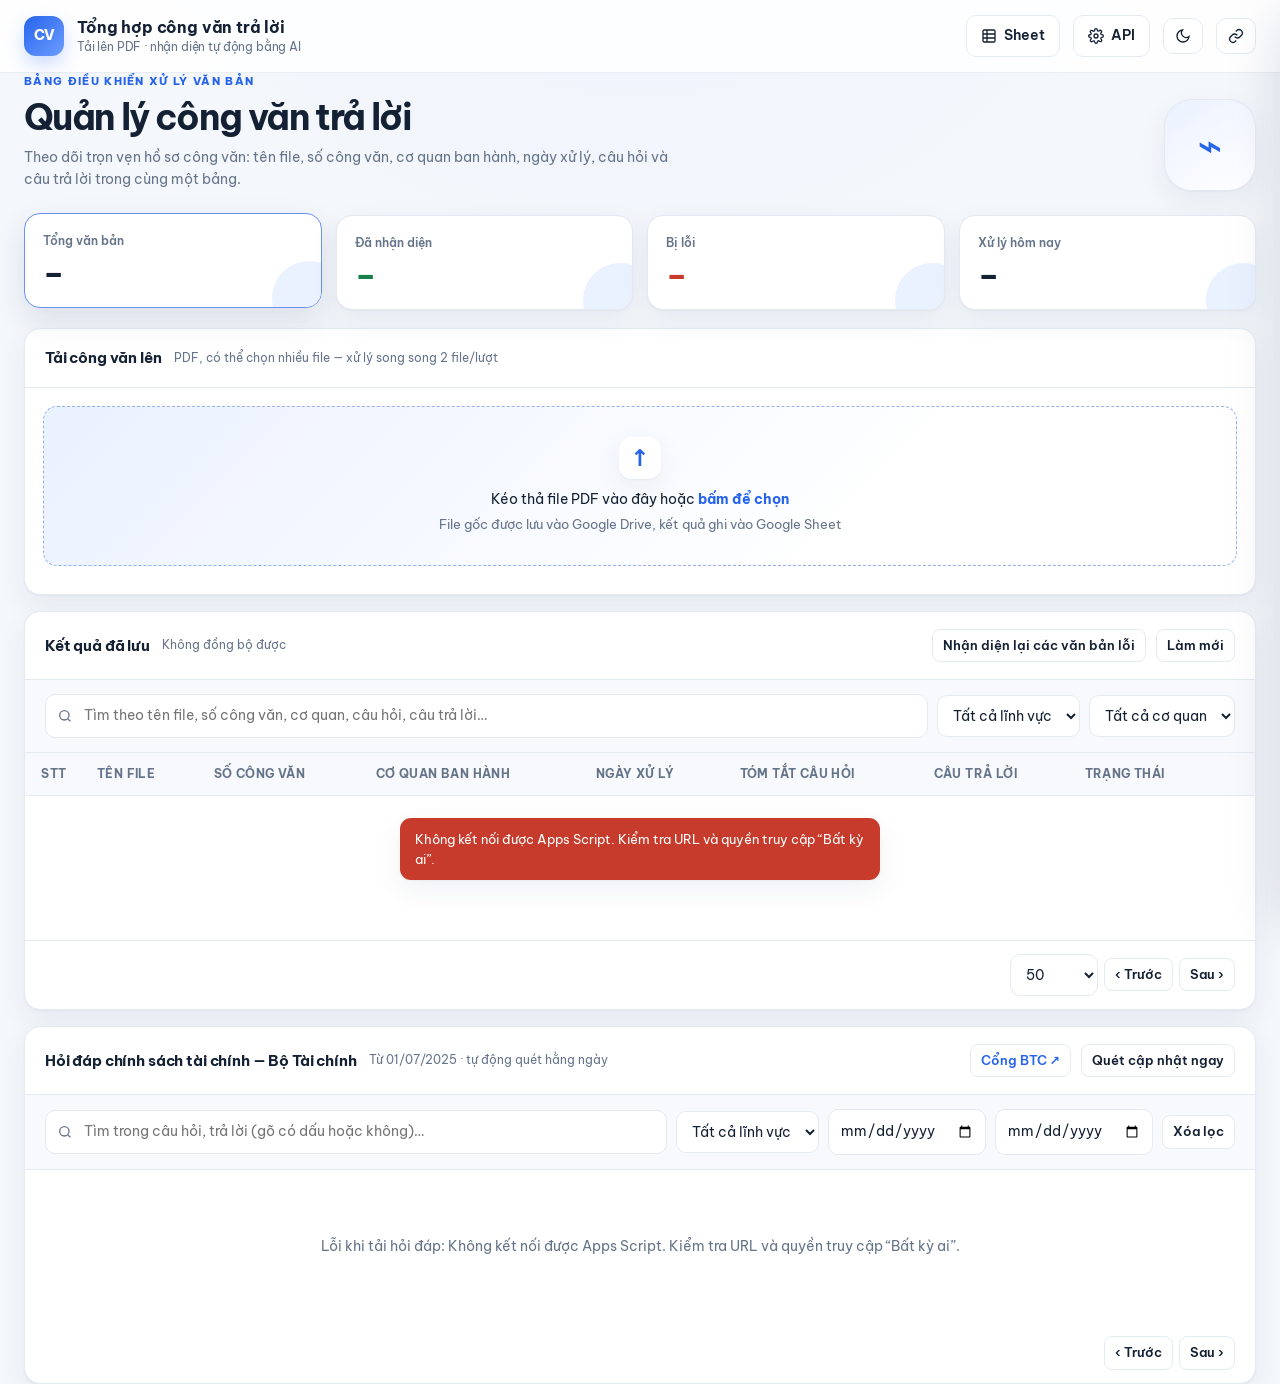
==== index.html @ 16db72d2 "Thiết kế lại bảng công văn trả lời" ====
<!DOCTYPE html>
<html lang="vi">
<head>
<meta charset="UTF-8">
<meta name="viewport" content="width=device-width, initial-scale=1">
<title>Tổng hợp công văn trả lời</title>
<meta name="author" content="Lục Hồng Kỳ">
<link rel="preconnect" href="https://fonts.googleapis.com">
<link rel="preconnect" href="https://fonts.gstatic.com" crossorigin>
<link href="https://fonts.googleapis.com/css2?family=Be+Vietnam+Pro:wght@400;500;600;700&family=DM+Serif+Display:ital@0;1&display=swap" rel="stylesheet">
<style>
:root{
  --bg:#f4f7fb; --surface:#ffffff; --surface-2:#f7f9fc; --surface-3:#eef3fa;
  --ink:#142033; --muted:#66748a; --line:#e4eaf2;
  --brand:#2563eb; --brand-strong:#1747b5; --brand-ink:#fff; --brand-soft:#eaf1ff;
  --ok:#14804a; --ok-soft:#e8f7ef; --err:#c73b2c; --err-soft:#fff0ed;
  --warn:#a86705; --warn-soft:#fff6df; --radius:16px;
  --shadow:0 1px 2px rgba(20,32,51,.04),0 10px 28px rgba(36,61,96,.07);
  --shadow-lg:0 18px 50px rgba(22,42,73,.15)
}
@media (prefers-color-scheme: dark){:root:not([data-theme="light"]){
  --bg:#0b1220;--surface:#121b2b;--surface-2:#172338;--surface-3:#1d2c45;--ink:#edf3ff;--muted:#9aaac0;--line:#263754;
  --brand:#78a7ff;--brand-strong:#91b7ff;--brand-ink:#081326;--brand-soft:#1d3155;--ok:#55d891;--ok-soft:#123524;--err:#ff8a79;--err-soft:#3b201e;--warn:#f1bd63;--warn-soft:#3a2e16;--shadow:0 8px 28px rgba(0,0,0,.22);--shadow-lg:0 22px 60px rgba(0,0,0,.4)
}}
:root[data-theme="dark"]{--bg:#0b1220;--surface:#121b2b;--surface-2:#172338;--surface-3:#1d2c45;--ink:#edf3ff;--muted:#9aaac0;--line:#263754;--brand:#78a7ff;--brand-strong:#91b7ff;--brand-ink:#081326;--brand-soft:#1d3155;--ok:#55d891;--ok-soft:#123524;--err:#ff8a79;--err-soft:#3b201e;--warn:#f1bd63;--warn-soft:#3a2e16;--shadow:0 8px 28px rgba(0,0,0,.22);--shadow-lg:0 22px 60px rgba(0,0,0,.4)}
*{box-sizing:border-box}html,body{margin:0}body{background:radial-gradient(circle at 50% -20%,var(--brand-soft),transparent 32%),var(--bg);color:var(--ink);font:14px/1.55 "Be Vietnam Pro",system-ui,-apple-system,"Segoe UI",Roboto,Arial,sans-serif}button,input,select,textarea{font:inherit;color:inherit}a{color:var(--brand)}.wrap{max-width:1320px;margin:0 auto;padding:0 24px}
header{position:sticky;top:0;z-index:20;background:color-mix(in srgb,var(--surface) 84%,transparent);backdrop-filter:blur(16px);border-bottom:1px solid color-mix(in srgb,var(--line) 80%,transparent)}header .wrap{display:flex;align-items:center;gap:13px;height:72px}.logo{width:40px;height:40px;border-radius:12px;background:linear-gradient(135deg,var(--brand),#6d9dff);color:var(--brand-ink);display:grid;place-items:center;font-weight:800;letter-spacing:-.04em;box-shadow:0 8px 18px rgba(37,99,235,.22);flex:none}.title{font-weight:700;font-size:16px;line-height:1.2;letter-spacing:-.01em}.title small{display:block;font-weight:400;font-size:12px;color:var(--muted);margin-top:3px}.spacer{flex:1}.btn{text-decoration:none;display:inline-flex;align-items:center;justify-content:center;gap:7px;border:1px solid var(--line);background:var(--surface);padding:9px 14px;border-radius:10px;cursor:pointer;font-weight:600;white-space:nowrap;transition:transform .15s,background .15s,border-color .15s,box-shadow .15s}.btn:hover{background:var(--surface-2);border-color:color-mix(in srgb,var(--brand) 35%,var(--line));transform:translateY(-1px)}.btn.primary{background:linear-gradient(135deg,var(--brand),var(--brand-strong));border-color:var(--brand);color:var(--brand-ink);box-shadow:0 7px 16px rgba(37,99,235,.18)}.btn.primary:hover{filter:brightness(1.06);box-shadow:0 9px 20px rgba(37,99,235,.25)}.btn.danger{color:var(--err)}.btn.sm{padding:6px 10px;font-size:12.5px;border-radius:8px}.btn.icon{padding:9px;width:40px}.btn:disabled{opacity:.55;cursor:progress;transform:none}.btn svg{width:16px;height:16px}
main{padding:30px 0 72px}.hero{display:flex;align-items:flex-end;gap:20px;margin:0 0 24px}.hero-copy{flex:1}.eyebrow{text-transform:uppercase;letter-spacing:.12em;font-size:11px;font-weight:800;color:var(--brand);margin-bottom:7px}.hero h1{font-size:clamp(25px,3vw,36px);line-height:1.15;letter-spacing:-.045em;margin:0}.hero p{color:var(--muted);margin:9px 0 0;max-width:650px}.hero-mark{width:92px;height:92px;border-radius:28px;background:linear-gradient(145deg,var(--brand-soft),var(--surface));border:1px solid var(--line);display:grid;place-items:center;color:var(--brand);box-shadow:var(--shadow);font-size:42px;flex:none}
.grid-stats{display:grid;grid-template-columns:repeat(4,minmax(0,1fr));gap:14px;margin-bottom:18px}.stat{position:relative;overflow:hidden;background:var(--surface);border:1px solid var(--line);border-radius:var(--radius);padding:18px 18px 16px;box-shadow:var(--shadow);cursor:pointer;transition:transform .18s,border-color .18s,box-shadow .18s}.stat:after{content:"";position:absolute;width:74px;height:74px;border-radius:50%;right:-25px;bottom:-28px;background:var(--brand-soft)}.stat:hover,.stat.active{border-color:color-mix(in srgb,var(--brand) 65%,var(--line));transform:translateY(-2px);box-shadow:0 12px 30px rgba(36,61,96,.12)}.stat .k{font-size:12px;color:var(--muted);font-weight:600;position:relative;z-index:1}.stat .v{font-size:30px;font-weight:800;line-height:1.2;margin-top:5px;letter-spacing:-.04em;position:relative;z-index:1}.stat.ok .v{color:var(--ok)}.stat.err .v{color:var(--err)}
.card{background:var(--surface);border:1px solid var(--line);border-radius:var(--radius);box-shadow:var(--shadow);overflow:hidden}.card-h{display:flex;align-items:center;gap:10px;flex-wrap:wrap;padding:17px 20px;border-bottom:1px solid var(--line)}.card-h h2{font-size:15px;margin:0;letter-spacing:-.01em}.card-h .meta{margin-left:2px}
.drop{margin:18px;border:1.5px dashed color-mix(in srgb,var(--brand) 42%,var(--line));border-radius:14px;padding:30px 22px;text-align:center;cursor:pointer;background:linear-gradient(135deg,var(--brand-soft),transparent 70%);transition:border-color .18s,background .18s,transform .18s}.drop:hover,.drop.over{border-color:var(--brand);background:var(--brand-soft);transform:translateY(-1px)}.drop:before{content:"↑";display:grid;place-items:center;margin:0 auto 10px;width:42px;height:42px;border-radius:13px;background:var(--surface);color:var(--brand);font-size:23px;font-weight:700;box-shadow:var(--shadow)}.drop b{color:var(--brand)}.drop .hint{color:var(--muted);font-size:12.5px;margin-top:5px}.queue{padding:0 18px 10px;display:flex;flex-direction:column;gap:7px}.qi{display:flex;align-items:center;gap:10px;font-size:13px;padding:9px 11px;border-radius:10px;background:var(--surface-2);border:1px solid var(--line)}.qi .n{flex:1;min-width:0;overflow:hidden;text-overflow:ellipsis;white-space:nowrap}.qi .s{font-size:12px;color:var(--muted);white-space:nowrap}.qi.done .s{color:var(--ok)}.qi.fail .s{color:var(--err)}.spin{width:14px;height:14px;border:2px solid var(--line);border-top-color:var(--brand);border-radius:50%;animation:sp .8s linear infinite;flex:none}@keyframes sp{to{transform:rotate(360deg)}}
.toolbar{display:flex;gap:9px;flex-wrap:wrap;padding:14px 20px;border-bottom:1px solid var(--line);align-items:center;background:var(--surface-2)}.search{flex:1;min-width:240px;position:relative}.search input{width:100%;padding:10px 12px 10px 38px;border:1px solid var(--line);border-radius:10px;background:var(--surface);transition:border-color .15s,box-shadow .15s}.search input:focus{box-shadow:0 0 0 4px var(--brand-soft)}.search svg{position:absolute;left:12px;top:50%;transform:translateY(-50%);width:16px;height:16px;color:var(--muted)}select.inp,input.inp{padding:10px 11px;border:1px solid var(--line);border-radius:10px;background:var(--surface)}input:focus,select:focus{outline:2px solid var(--brand-soft);border-color:var(--brand)}.meta{font-size:12px;color:var(--muted)}
.tbl-wrap{overflow:auto;max-height:calc(100vh - 250px)}table{width:100%;border-collapse:separate;border-spacing:0;font-size:13px}th{position:sticky;top:0;background:var(--surface-2);text-align:left;font-weight:700;font-size:11.5px;color:var(--muted);padding:12px 14px;border-bottom:1px solid var(--line);white-space:nowrap;cursor:pointer;user-select:none;z-index:1;text-transform:uppercase;letter-spacing:.035em}th .ar{opacity:.65;font-size:10px}td{padding:13px 14px;border-bottom:1px solid var(--line);vertical-align:middle}tr.row{cursor:pointer}tr.row:hover td{background:var(--brand-soft)}tr.row.err td:first-child{box-shadow:inset 3px 0 0 var(--err)}.clamp{display:-webkit-box;-webkit-line-clamp:2;-webkit-box-orient:vertical;overflow:hidden;max-width:360px}.fname{font-weight:650;max-width:240px;overflow:hidden;text-overflow:ellipsis;white-space:nowrap}.badge{display:inline-flex;align-items:center;gap:5px;padding:4px 10px;border-radius:999px;font-size:11.5px;font-weight:700;white-space:nowrap}.badge:before{content:"";width:6px;height:6px;border-radius:50%;background:currentColor}.badge.ok{background:var(--ok-soft);color:var(--ok)}.badge.err{background:var(--err-soft);color:var(--err)}.badge.warn{background:var(--warn-soft);color:var(--warn)}.chip{display:inline-block;padding:3px 9px;border-radius:7px;background:var(--brand-soft);color:var(--brand);font-size:11.5px;font-weight:600;white-space:nowrap}.empty{padding:62px 16px;text-align:center;color:var(--muted)}.actions{display:flex;gap:6px;white-space:nowrap}.pager{display:flex;align-items:center;justify-content:space-between;gap:10px;padding:13px 20px;flex-wrap:wrap}.skel{height:14px;border-radius:6px;background:linear-gradient(90deg,var(--surface-2),var(--line),var(--surface-2));background-size:200% 100%;animation:sk 1.2s infinite}@keyframes sk{to{background-position:-200% 0}}
.overlay{position:fixed;inset:0;background:rgba(10,15,25,.5);z-index:40;display:none}.overlay.show{display:block}.drawer{position:fixed;top:0;right:0;height:100%;width:min(580px,100%);background:var(--surface);z-index:41;transform:translateX(100%);transition:transform .24s ease;display:flex;flex-direction:column;border-left:1px solid var(--line);box-shadow:var(--shadow-lg)}.drawer.show{transform:none}.drawer-h{display:flex;align-items:flex-start;gap:10px;padding:20px;border-bottom:1px solid var(--line);background:var(--surface-2)}.drawer-h h3{margin:0;font-size:17px;flex:1;word-break:break-word}.drawer-b{padding:20px;overflow:auto;flex:1}.field{margin-bottom:16px;padding-bottom:14px;border-bottom:1px solid var(--line)}.field:last-child{border-bottom:0}.field .k{font-size:11px;color:var(--muted);font-weight:700;text-transform:uppercase;letter-spacing:.06em;margin-bottom:5px}.field .v{white-space:pre-wrap;word-break:break-word}.drawer-f{padding:14px 20px;border-top:1px solid var(--line);display:flex;gap:8px;flex-wrap:wrap;background:var(--surface-2)}
.modal{position:fixed;inset:0;z-index:50;display:none;align-items:center;justify-content:center;padding:16px;background:rgba(10,15,25,.5)}.modal.show{display:flex}.modal-c{background:var(--surface);border:1px solid var(--line);border-radius:18px;width:min(440px,100%);max-height:92vh;overflow:auto;box-shadow:var(--shadow-lg)}.modal-c.wide{width:min(900px,100%)}.modal-h{padding:18px 20px;border-bottom:1px solid var(--line);display:flex;align-items:center;gap:10px;background:var(--surface-2)}.modal-h h3{margin:0;font-size:16px;flex:1}.modal-b{padding:20px}.modal-f{padding:14px 20px;border-top:1px solid var(--line);display:flex;gap:8px;justify-content:flex-end;background:var(--surface-2)}label.l{display:block;font-size:12px;color:var(--muted);font-weight:600;margin:12px 0 5px}.modal-b input.inp,.modal-b select.inp{width:100%}.form2{display:grid;grid-template-columns:1fr 1fr;gap:0 14px}.note{font-size:12.5px;color:var(--muted)}.msg{font-size:13px;margin-top:10px}.msg.err{color:var(--err)}.msg.ok{color:var(--ok)}.toasts{position:fixed;bottom:20px;left:50%;transform:translateX(-50%);z-index:60;display:flex;flex-direction:column;gap:8px;align-items:center;width:min(480px,calc(100% - 32px))}.toast{background:var(--ink);color:var(--bg);padding:11px 15px;border-radius:11px;font-size:13px;box-shadow:var(--shadow);animation:tin .2s ease}.toast.err{background:var(--err);color:#fff}@keyframes tin{from{opacity:0;transform:translateY(8px)}}
@media (max-width:820px){.wrap{padding:0 14px}.grid-stats{grid-template-columns:repeat(2,minmax(0,1fr));gap:10px}.hero{align-items:flex-start}.hero-mark{display:none}.hero h1{font-size:27px}.hide-m{display:none}.title small{display:none}.form2{grid-template-columns:1fr}.tbl-wrap{max-height:none}.card-h,.toolbar{padding-left:14px;padding-right:14px}.drop{margin:14px;padding:24px 16px}.pager{padding-left:14px;padding-right:14px}td,th{padding-left:10px;padding-right:10px}}

/* ===== Hỏi đáp Bộ Tài chính (Lục Hồng Kỳ) ===== */
.hd-list{padding:4px 20px}
.hd-item{padding:14px 0;border-bottom:1px solid var(--line)}
.hd-item:last-child{border-bottom:0}
.hd-tags{display:flex;flex-wrap:wrap;gap:6px;align-items:center;margin-bottom:7px}
.hd-tag{font-size:11.5px;font-weight:600;padding:3px 9px;border-radius:999px;background:var(--surface-3);color:var(--muted)}
.hd-tag.lv{background:var(--brand-soft);color:var(--brand-strong)}
.hd-tags a{font-size:12px;margin-left:auto;color:var(--brand);text-decoration:none;font-weight:600}
.hd-q{white-space:pre-wrap;line-height:1.55;text-align:justify;cursor:pointer}
.hd-q.gon{display:-webkit-box;-webkit-line-clamp:4;-webkit-box-orient:vertical;overflow:hidden}
.hd-item details{margin-top:8px}
.hd-item summary{cursor:pointer;color:var(--brand);font-size:13px;font-weight:600}
.hd-a{white-space:pre-wrap;line-height:1.6;text-align:justify;background:var(--surface-2);border-left:3px solid var(--brand);border-radius:8px;padding:12px 14px;margin-top:8px}
#hdCard .toolbar .inp{max-width:100%}

/* Bảng hồ sơ công văn: ưu tiên đọc nhanh câu hỏi và câu trả lời */
.tbl-wrap table{min-width:1180px}
.tbl-wrap th,.tbl-wrap td{vertical-align:top}
.stt-head,.stt-cell{width:58px;text-align:center}
.stt-cell{font-weight:800;color:var(--brand);font-variant-numeric:tabular-nums}
.doc-cell .fname{max-width:210px;font-weight:700}
.doc-kind{display:inline-block;margin-top:5px;padding:2px 7px;border-radius:5px;background:var(--surface-3);color:var(--muted);font-size:10px;font-weight:700;letter-spacing:.05em;text-transform:uppercase}
.number-cell{white-space:nowrap;font-weight:650;color:var(--ink)}
.agency-cell{max-width:190px;line-height:1.45}
.date-cell{white-space:nowrap;color:var(--muted);font-variant-numeric:tabular-nums}
.question-cell,.answer-cell{min-width:215px;max-width:290px;line-height:1.55}
.question-cell{font-weight:600;color:var(--ink)}
.answer-cell{color:var(--muted)}
.question-cell:before,.answer-cell:before{display:block;margin-bottom:4px;font-size:9px;font-weight:800;letter-spacing:.08em;text-transform:uppercase}
.question-cell:before{content:'Câu hỏi';color:var(--brand)}
.answer-cell:before{content:'Câu trả lời';color:var(--ok)}
@media (max-width:820px){.tbl-wrap{margin:0 -14px;padding:0 14px}.tbl-wrap table{min-width:1080px}.question-cell,.answer-cell{min-width:220px}}
</style>
</head>
<body>
<header>
  <div class="wrap">
    <div class="logo">CV</div>
    <div class="title">Tổng hợp công văn trả lời<small>Tải lên PDF · nhận diện tự động bằng AI</small></div>
    <div class="spacer"></div>
    <button class="btn hide-m" onclick="moSheet()" title="Mở Google Sheet">
      <svg viewBox="0 0 24 24" fill="none" stroke="currentColor" stroke-width="2"><rect x="3" y="3" width="18" height="18" rx="2"/><path d="M3 9h18M3 15h18M9 3v18"/></svg>Sheet</button>
    <button class="btn" onclick="moApi()" title="Quản lý API">
      <svg viewBox="0 0 24 24" fill="none" stroke="currentColor" stroke-width="2"><circle cx="12" cy="12" r="3"/><path d="M19.4 15a1.7 1.7 0 0 0 .3 1.8l.1.1a2 2 0 1 1-2.8 2.8l-.1-.1a1.7 1.7 0 0 0-1.8-.3 1.7 1.7 0 0 0-1 1.5V21a2 2 0 1 1-4 0v-.1a1.7 1.7 0 0 0-1.1-1.5 1.7 1.7 0 0 0-1.8.3l-.1.1a2 2 0 1 1-2.8-2.8l.1-.1a1.7 1.7 0 0 0 .3-1.8 1.7 1.7 0 0 0-1.5-1H3a2 2 0 1 1 0-4h.1a1.7 1.7 0 0 0 1.5-1.1 1.7 1.7 0 0 0-.3-1.8l-.1-.1a2 2 0 1 1 2.8-2.8l.1.1a1.7 1.7 0 0 0 1.8.3H9a1.7 1.7 0 0 0 1-1.5V3a2 2 0 1 1 4 0v.1a1.7 1.7 0 0 0 1 1.5 1.7 1.7 0 0 0 1.8-.3l.1-.1a2 2 0 1 1 2.8 2.8l-.1.1a1.7 1.7 0 0 0-.3 1.8V9a1.7 1.7 0 0 0 1.5 1H21a2 2 0 1 1 0 4h-.1a1.7 1.7 0 0 0-1.5 1z"/></svg><span class="hide-m">API</span></button>
    <button class="btn icon" onclick="doiGiaoDien()" title="Sáng / tối" aria-label="Đổi giao diện sáng tối">
      <svg viewBox="0 0 24 24" fill="none" stroke="currentColor" stroke-width="2"><path d="M21 12.8A9 9 0 1 1 11.2 3 7 7 0 0 0 21 12.8z"/></svg></button>
    <button class="btn icon" onclick="moCaiDat()" title="Cài đặt kết nối" aria-label="Cài đặt kết nối">
      <svg viewBox="0 0 24 24" fill="none" stroke="currentColor" stroke-width="2"><path d="M10 13a5 5 0 0 0 7.5.5l3-3a5 5 0 0 0-7-7l-1.7 1.7"/><path d="M14 11a5 5 0 0 0-7.5-.5l-3 3a5 5 0 0 0 7 7l1.7-1.7"/></svg></button>
  </div>
</header>

<main class="wrap">
  <section class="hero">
    <div class="hero-copy">
      <div class="eyebrow">Bảng điều khiển xử lý văn bản</div>
      <h1>Quản lý công văn trả lời</h1>
      <p>Theo dõi trọn vẹn hồ sơ công văn: tên file, số công văn, cơ quan ban hành, ngày xử lý, câu hỏi và câu trả lời trong cùng một bảng.</p>
    </div>
    <div class="hero-mark" aria-hidden="true">⌁</div>
  </section>
  <section class="grid-stats" id="stats">
    <div class="stat active" data-f="all" onclick="locTrangThai('all')"><div class="k">Tổng văn bản</div><div class="v" id="sAll">–</div></div>
    <div class="stat ok" data-f="ok" onclick="locTrangThai('ok')"><div class="k">Đã nhận diện</div><div class="v" id="sOk">–</div></div>
    <div class="stat err" data-f="err" onclick="locTrangThai('err')"><div class="k">Bị lỗi</div><div class="v" id="sErr">–</div></div>
    <div class="stat" data-f="today" onclick="locTrangThai('today')"><div class="k">Xử lý hôm nay</div><div class="v" id="sToday">–</div></div>
  </section>

  <section class="card" style="margin-bottom:16px">
    <div class="card-h"><h2>Tải công văn lên</h2><span class="meta">PDF, có thể chọn nhiều file — xử lý song song 2 file/lượt</span></div>
    <div class="drop" id="drop" onclick="document.getElementById('fileInput').click()">
      <div>Kéo thả file PDF vào đây hoặc <b>bấm để chọn</b></div>
      <div class="hint">File gốc được lưu vào Google Drive, kết quả ghi vào Google Sheet</div>
      <input id="fileInput" type="file" accept="application/pdf" multiple hidden>
    </div>
    <div class="queue" id="queue"></div>
  </section>

  <section class="card">
    <div class="card-h">
      <h2>Kết quả đã lưu</h2>
      <span class="meta" id="syncInfo"></span>
      <div class="spacer"></div>
      <button class="btn sm" id="retryAllBtn" onclick="nhanDienLaiTatCaLoi()">Nhận diện lại các văn bản lỗi</button>
      <button class="btn sm" id="reloadBtn" onclick="taiDuLieu(true)">Làm mới</button>
    </div>
    <div class="toolbar">
      <form class="search" role="search" autocomplete="off" onsubmit="return false">
        <svg viewBox="0 0 24 24" fill="none" stroke="currentColor" stroke-width="2"><circle cx="11" cy="11" r="7"/><path d="m20 20-3.5-3.5"/></svg>
        <input id="q" name="tu-khoa-tim" type="search" placeholder="Tìm theo tên file, số công văn, cơ quan, câu hỏi, câu trả lời…" autocomplete="off" aria-label="Tìm kiếm">
      </form>
      <select class="inp" id="fLinhVuc"><option value="">Tất cả lĩnh vực</option></select>
      <select class="inp" id="fCoQuan"><option value="">Tất cả cơ quan</option></select>
    </div>
    <div class="tbl-wrap">
      <table>
        <thead><tr>
          <th class="stt-head">STT</th>
          <th data-s="Tên file">Tên file <span class="ar"></span></th>
          <th data-s="Số công văn">Số công văn <span class="ar"></span></th>
          <th data-s="Cơ quan ban hành">Cơ quan ban hành <span class="ar"></span></th>
          <th data-s="Ngày xử lý">Ngày xử lý <span class="ar"></span></th>
          <th data-s="Tóm tắt vấn đề hỏi">Tóm tắt câu hỏi <span class="ar"></span></th>
          <th data-s="Tóm tắt trả lời">Câu trả lời <span class="ar"></span></th>
          <th data-s="Trạng thái">Trạng thái <span class="ar"></span></th>
          <th></th>
        </tr></thead>
        <tbody id="tbody"></tbody>
      </table>
    </div>
    <div class="pager">
      <span class="meta" id="pageInfo"></span>
      <div style="display:flex;gap:6px;align-items:center">
        <select class="inp" id="pageSize"><option>25</option><option selected>50</option><option>100</option><option value="100000">Tất cả</option></select>
        <button class="btn sm" id="prevBtn">‹ Trước</button>
        <button class="btn sm" id="nextBtn">Sau ›</button>
      </div>
    </div>
  </section>

  <!-- ===== Hỏi đáp Bộ Tài chính (Lục Hồng Kỳ) ===== -->
  <section class="card" id="hdCard" style="margin-top:16px">
    <div class="card-h">
      <h2>Hỏi đáp chính sách tài chính — Bộ Tài chính</h2>
      <span class="meta" id="hdMeta">Từ 01/07/2025 · tự động quét hằng ngày</span>
      <div class="spacer"></div>
      <a class="btn sm" href="https://portal.mof.gov.vn/hoidapcstc/" target="_blank" rel="noopener">Cổng BTC ↗</a>
      <button class="btn sm" id="hdQuetBtn" onclick="hdQuetNgay()">Quét cập nhật ngay</button>
    </div>
    <div class="toolbar">
      <form class="search" role="search" autocomplete="off" onsubmit="hdTim(1);return false">
        <svg viewBox="0 0 24 24" fill="none" stroke="currentColor" stroke-width="2"><circle cx="11" cy="11" r="7"/><path d="m20 20-3.5-3.5"/></svg>
        <input id="hdQ" type="search" placeholder="Tìm trong câu hỏi, trả lời (gõ có dấu hoặc không)…" autocomplete="off" aria-label="Tìm hỏi đáp">
      </form>
      <select class="inp" id="hdLinhVuc" onchange="hdTim(1)"><option value="">Tất cả lĩnh vực</option></select>
      <input class="inp" type="date" id="hdTuNgay" title="Từ ngày" onchange="hdTim(1)">
      <input class="inp" type="date" id="hdDenNgay" title="Đến ngày" onchange="hdTim(1)">
      <button class="btn sm" type="button" onclick="hdXoaLoc()">Xóa lọc</button>
    </div>
    <div id="hdList" class="hd-list"><div class="empty">Đang tải hỏi đáp…</div></div>
    <div class="pager">
      <span class="meta" id="hdPageInfo"></span>
      <div style="display:flex;gap:6px;align-items:center">
        <button class="btn sm" id="hdPrev" onclick="hdTim(hdTrang - 1)">‹ Trước</button>
        <button class="btn sm" id="hdNext" onclick="hdTim(hdTrang + 1)">Sau ›</button>
      </div>
    </div>
  </section>
</main>

<!-- Chi tiết -->
<div class="overlay" id="ovl" onclick="dongChiTiet()"></div>
<aside class="drawer" id="drawer" aria-hidden="true">
  <div class="drawer-h"><h3 id="dTitle"></h3><button class="btn icon" onclick="dongChiTiet()" aria-label="Đóng">✕</button></div>
  <div class="drawer-b" id="dBody"></div>
  <div class="drawer-f" id="dFoot"></div>
</aside>

<!-- Cài đặt kết nối -->
<div class="modal" id="mSetup">
  <div class="modal-c">
    <div class="modal-h"><h3>Kết nối Apps Script</h3></div>
    <div class="modal-b">
      <div class="note">Dán URL web app (kết thúc bằng <code>/exec</code>). Bản triển khai cần đặt “Thực thi bằng: Tôi” và “Người có quyền truy cập: Bất kỳ ai”.</div>
      <label class="l" for="apiUrl">URL web app</label>
      <input class="inp" id="apiUrl" placeholder="https://script.google.com/macros/s/…/exec">
      <div class="msg" id="setupMsg"></div>
    </div>
    <div class="modal-f">
      <button class="btn" onclick="dongModal('mSetup')">Đóng</button>
      <button class="btn primary" onclick="luuCaiDat()">Lưu và kiểm tra</button>
    </div>
  </div>
</div>

<!-- Đăng nhập quản trị -->
<div class="modal" id="mAdmin">
  <form class="modal-c" onsubmit="xacNhanAdmin(event)">
    <div class="modal-h"><h3 id="adminTitle">Xác thực quản trị</h3></div>
    <div class="modal-b">
      <div class="note" id="adminNote"></div>
      <label class="l" for="adUser">Tài khoản quản trị</label>
      <input class="inp" id="adUser" autocomplete="username" required>
      <label class="l" for="adPass">Mật khẩu</label>
      <input class="inp" id="adPass" type="password" autocomplete="current-password" required>
      <div class="msg err" id="adminMsg"></div>
    </div>
    <div class="modal-f">
      <button type="button" class="btn" onclick="huyAdmin()">Hủy</button>
      <button type="submit" class="btn primary" id="adminOk">Xác nhận</button>
    </div>
  </form>
</div>

<!-- Quản lý API -->
<div class="modal" id="mApi">
  <div class="modal-c wide">
    <div class="modal-h"><h3>Quản lý API nhận diện</h3><button class="btn icon" onclick="dongModal('mApi')" aria-label="Đóng">✕</button></div>
    <div class="modal-b">
      <div class="note">Các API đang bật được thử lần lượt theo thứ tự; API nào hết hạn mức hoặc lỗi sẽ tự chuyển sang API kế tiếp.</div>
      <div id="apiList" style="margin-top:12px;overflow:auto"></div>
      <h4 style="margin:18px 0 0">Thêm API mới</h4>
      <div class="form2">
        <div><label class="l" for="aLoai">Loại API</label>
          <select class="inp" id="aLoai" onchange="doiLoaiApi()">
            <option value="gemini">Google Gemini</option>
            <option value="openai">APMix · chuẩn OpenAI (chat/completions)</option>
            <option value="anthropic">APMix · chuẩn Anthropic (messages)</option>
          </select></div>
        <div><label class="l" for="aTen">Tên gợi nhớ</label><input class="inp" id="aTen" placeholder="VD: Gemini tài khoản 2"></div>
        <div><label class="l" for="aKey">API key</label><input class="inp" id="aKey" type="password" autocomplete="off" placeholder="Dán API key"></div>
        <div><label class="l" for="aModel">Model</label><input class="inp" id="aModel" placeholder="gemini-2.5-flash"></div>
        <div id="aBaseWrap" style="display:none;grid-column:1/-1"><label class="l" for="aBase">Base URL</label><input class="inp" id="aBase" value="https://api.apmix.ai"></div>
      </div>
      <div class="note" id="aHint" style="margin-top:8px"></div>
      <div class="msg" id="apiMsg"></div>
    </div>
    <div class="modal-f">
      <button class="btn" onclick="dongModal('mApi')">Đóng</button>
      <button class="btn primary" id="addApiBtn" onclick="themApiMoi()">Thêm API</button>
    </div>
  </div>
</div>

<div class="toasts" id="toasts"></div>

<script>
/* ============ Cấu hình ============ */
const URL_MAC_DINH = 'https://script.google.com/macros/s/AKfycbyCRdfrUkNVvQiTF_7aVjuGXeX5M0eOxHp0m0Eu-cEsZQIFTs119ahVL-3rm8ExZ5u9/exec';
const KHO = { url: 'cv_api_url', cache: 'cv_cache_v1', theme: 'cv_theme', size: 'cv_page_size' };

function doc(k){ try{ return localStorage.getItem(k); }catch(e){ return null; } }
function ghi(k,v){ try{ localStorage.setItem(k,v); }catch(e){} }
let API_URL = doc(KHO.url) || URL_MAC_DINH;

/* ============ Tiện ích ============ */
const $ = id => document.getElementById(id);
function esc(v){ return String(v ?? '').replace(/[&<>"']/g, c => ({'&':'&amp;','<':'&lt;','>':'&gt;','"':'&quot;',"'":'&#039;'}[c])); }
function toast(msg, loi){
  const t = document.createElement('div'); t.className = 'toast' + (loi ? ' err' : ''); t.textContent = msg;
  $('toasts').appendChild(t); setTimeout(() => t.remove(), loi ? 7000 : 3500);
}
const laLoi = r => String(r['Trạng thái'] || '').startsWith('Lỗi');
function badge(r){
  const s = String(r['Trạng thái'] || '');
  if(s.startsWith('Lỗi')) return '<span class="badge err" title="' + esc(s) + '">Lỗi</span>';
  if(s.startsWith('Xong')) return '<span class="badge ok" title="' + esc(s) + '">Đã nhận diện</span>';
  return '<span class="badge warn">' + esc(s || 'Chưa rõ') + '</span>';
}
function ngayTuChuoi(s){ const m = String(s||'').match(/^(\d{2})\/(\d{2})\/(\d{4})(?: (\d{2}):(\d{2}):(\d{2}))?/); return m ? new Date(+m[3], m[2]-1, +m[1], +(m[4]||0), +(m[5]||0), +(m[6]||0)).getTime() : 0; }
function boDau(s){ return String(s||'').normalize('NFD').replace(/[̀-ͯ]/g,'').replace(/đ/g,'d').replace(/Đ/g,'D').toLowerCase(); }

async function api(action, ...args){
  if(!API_URL){ moCaiDat(); throw new Error('Chưa cấu hình URL web app.'); }
  let res;
  try{
    res = await fetch(API_URL, { method:'POST', headers:{'Content-Type':'text/plain;charset=utf-8'}, body: JSON.stringify({action, args}) });
  }catch(e){
    throw new Error('Không kết nối được Apps Script. Kiểm tra URL và quyền truy cập “Bất kỳ ai”.');
  }
  const text = await res.text();
  let j; try{ j = JSON.parse(text); }catch(e){ throw new Error('Apps Script không trả về JSON — có thể bản triển khai chưa cập nhật phiên bản mới.'); }
  if(!j.ok) throw new Error(j.error || 'Lỗi không xác định');
  return j.data;
}

/* ============ Dữ liệu & bảng ============ */
let rows = [], view = [], page = 1, sortKey = 'Ngày xử lý', sortDir = -1, locTT = 'all';
let pageSize = +(doc(KHO.size) || 50);
$('pageSize').value = String(pageSize);

function chuanBi(list){
  return (list || []).map(r => { r._t = ngayTuChuoi(r['Ngày xử lý']); r._s = boDau(Object.values(r).join(' ')); return r; });
}

async function taiDuLieu(thuCong){
  const btn = $('reloadBtn'); btn.disabled = true;
  if(!rows.length) $('tbody').innerHTML = Array.from({length:6}).map(() => '<tr>' + '<td><div class="skel"></div></td>'.repeat(9) + '</tr>').join('');
  $('syncInfo').textContent = 'Đang đồng bộ…';
  const t0 = performance.now();
  try{
    const data = await api('layDuLieuBang');
    rows = chuanBi(data);
    ghi(KHO.cache, JSON.stringify({ t: Date.now(), data }));
    capNhatBoLoc(); veLai();
    $('syncInfo').textContent = 'Cập nhật lúc ' + new Date().toLocaleTimeString('vi-VN') + ' · ' + ((performance.now()-t0)/1000).toFixed(1) + ' giây';
    if(thuCong) toast('Đã làm mới dữ liệu.');
  }catch(e){
    $('syncInfo').textContent = 'Không đồng bộ được';
    if(!rows.length) $('tbody').innerHTML = '<tr><td colspan="9" class="empty">' + esc(e.message) + '</td></tr>';
    toast(e.message, true);
  }finally{ btn.disabled = false; }
}

function capNhatBoLoc(){
  const fill = (id, key, nhan) => {
    const sel = $(id), cur = sel.value;
    const vals = [...new Set(rows.map(r => String(r[key]||'').trim()).filter(Boolean))].sort((a,b) => a.localeCompare(b,'vi'));
    sel.innerHTML = '<option value="">' + nhan + '</option>' + vals.map(v => '<option>' + esc(v) + '</option>').join('');
    if(vals.includes(cur)) sel.value = cur;
  };
  fill('fLinhVuc','Lĩnh vực','Tất cả lĩnh vực');
  fill('fCoQuan','Cơ quan ban hành','Tất cả cơ quan');
}

function veLai(giuTrang){
  const q = boDau($('q').value.trim()), lv = $('fLinhVuc').value, cq = $('fCoQuan').value;
  const homNay = new Date(); homNay.setHours(0,0,0,0);
  const ok = rows.filter(r => !laLoi(r)).length, err = rows.length - ok;
  $('sAll').textContent = rows.length; $('sOk').textContent = ok; $('sErr').textContent = err;
  $('sToday').textContent = rows.filter(r => r._t >= homNay.getTime()).length;

  view = rows.filter(r =>
    (!q || q.split(/\s+/).every(w => r._s.includes(w))) &&
    (!lv || String(r['Lĩnh vực']).trim() === lv) &&
    (!cq || String(r['Cơ quan ban hành']).trim() === cq) &&
    (locTT === 'all' || (locTT === 'err' ? laLoi(r) : locTT === 'ok' ? !laLoi(r) : r._t >= homNay.getTime()))
  );
  view.sort((a,b) => {
    const x = sortKey === 'Ngày xử lý' ? a._t : String(a[sortKey]||''), y = sortKey === 'Ngày xử lý' ? b._t : String(b[sortKey]||'');
    return (typeof x === 'number' ? x - y : x.localeCompare(y,'vi',{numeric:true})) * sortDir;
  });
  document.querySelectorAll('th[data-s]').forEach(th => th.querySelector('.ar').textContent = th.dataset.s === sortKey ? (sortDir > 0 ? '▲' : '▼') : '');

  const pages = Math.max(1, Math.ceil(view.length / pageSize));
  if(!giuTrang) page = 1;
  page = Math.min(page, pages);
  const slice = view.slice((page-1)*pageSize, page*pageSize);

  $('tbody').innerHTML = slice.length ? slice.map((r, i) => {
    const id = esc(r['File ID']);
    return `<tr class="row${laLoi(r)?' err':''}" data-id="${id}">
      <td class="stt-cell">${(page-1)*pageSize+i+1}</td>
      <td class="doc-cell"><div class="fname" title="${esc(r['Tên file'])}">${esc(r['Tên file'])}</div><span class="doc-kind">PDF</span></td>
      <td class="number-cell">${esc(r['Số công văn']) || '<span class="meta">Chưa có</span>'}</td>
      <td><div class="agency-cell">${esc(r['Cơ quan ban hành']) || '<span class="meta">Chưa có</span>'}</div></td>
      <td class="date-cell">${esc(String(r['Ngày xử lý'] || '').slice(0,10)) || '<span class="meta">—</span>'}</td>
      <td><div class="question-cell clamp">${esc(r['Tóm tắt vấn đề hỏi']) || '<span class="meta">Chưa có tóm tắt câu hỏi</span>'}</div></td>
      <td><div class="answer-cell clamp">${esc(r['Tóm tắt trả lời']) || '<span class="meta">Chưa có tóm tắt câu trả lời</span>'}</div></td>
      <td>${badge(r)}</td>
      <td><div class="actions">
        ${laLoi(r) ? `<button class="btn sm primary" data-act="retry" data-id="${id}">Nhận diện lại</button>` : ''}
        ${r['Link tải'] ? `<a class="btn sm" href="${esc(r['Link tải'])}" target="_blank" rel="noopener" data-act="open">Mở file</a>` : ''}
      </div></td></tr>`;
  }).join('') : '<tr><td colspan="9" class="empty">' + (rows.length ? 'Không có văn bản phù hợp.' : 'Chưa có dữ liệu.') + '</td></tr>';

  $('pageInfo').textContent = view.length ? `Hiển thị ${(page-1)*pageSize+1}–${Math.min(page*pageSize, view.length)} / ${view.length} văn bản` : '';
  $('prevBtn').disabled = page <= 1; $('nextBtn').disabled = page >= pages;
}

function locTrangThai(f){
  locTT = f;
  document.querySelectorAll('.stat').forEach(s => s.classList.toggle('active', s.dataset.f === f));
  veLai();
}

let tHen;
$('q').addEventListener('input', () => { clearTimeout(tHen); tHen = setTimeout(() => veLai(), 120); });
$('fLinhVuc').onchange = () => veLai(); $('fCoQuan').onchange = () => veLai();
$('pageSize').onchange = e => { pageSize = +e.target.value; ghi(KHO.size, pageSize); veLai(); };
$('prevBtn').onclick = () => { page--; veLai(true); };
$('nextBtn').onclick = () => { page++; veLai(true); };
document.querySelectorAll('th[data-s]').forEach(th => th.onclick = () => {
  if(sortKey === th.dataset.s) sortDir = -sortDir; else { sortKey = th.dataset.s; sortDir = th.dataset.s === 'Ngày xử lý' ? -1 : 1; }
  veLai();
});
$('tbody').addEventListener('click', e => {
  const b = e.target.closest('[data-act]');
  if(b){ if(b.dataset.act === 'retry'){ e.stopPropagation(); nhanDienLai(b.dataset.id, b); } return; }
  const tr = e.target.closest('tr.row'); if(tr) moChiTiet(tr.dataset.id);
});

/* ============ Chi tiết ============ */
const TRUONG = ['Tên file','Số công văn','Cơ quan ban hành','Ngày xử lý','Đơn vị hỏi','Tóm tắt vấn đề hỏi','Tóm tắt trả lời','Lĩnh vực','Trạng thái'];
let dangXem = null;
function moChiTiet(id){
  const r = rows.find(x => String(x['File ID']) === String(id)); if(!r) return;
  dangXem = id;
  $('dTitle').textContent = r['Tên file'];
  $('dBody').innerHTML = TRUONG.map(k => `<div class="field"><div class="k">${esc(k)}</div><div class="v">${k==='Trạng thái' ? badge(r) + ' <span class="meta">' + esc(r[k]) + '</span>' : (esc(r[k]) || '<span class="meta">—</span>')}</div></div>`).join('');
  $('dFoot').innerHTML =
    (r['Link tải'] ? `<a class="btn primary" href="${esc(r['Link tải'])}" target="_blank" rel="noopener">Mở file gốc</a>` : '') +
    `<button class="btn" onclick="nhanDienLai('${esc(id)}', this)">Nhận diện lại</button>` +
    `<button class="btn" onclick="saoChep('${esc(id)}')">Sao chép nội dung</button>` +
    `<div class="spacer"></div><button class="btn danger" onclick="xoaFile('${esc(id)}')">Xóa</button>`;
  $('ovl').classList.add('show'); $('drawer').classList.add('show'); $('drawer').setAttribute('aria-hidden','false');
}
function dongChiTiet(){ dangXem = null; $('ovl').classList.remove('show'); $('drawer').classList.remove('show'); $('drawer').setAttribute('aria-hidden','true'); }
function saoChep(id){
  const r = rows.find(x => String(x['File ID']) === String(id)); if(!r) return;
  const t = Array.from(new Set(['Tên file'].concat(TRUONG))).map(k => k + ': ' + (r[k] || '')).join('\n');
  navigator.clipboard.writeText(t).then(() => toast('Đã sao chép nội dung.'), () => toast('Không sao chép được.', true));
}

function capNhatDong(obj){
  const i = rows.findIndex(x => String(x['File ID']) === String(obj['File ID']));
  const [r] = chuanBi([obj]);
  if(i >= 0) rows[i] = r; else rows.unshift(r);
  ghi(KHO.cache, JSON.stringify({ t: Date.now(), data: rows }));
  capNhatBoLoc(); veLai(true);
  if(dangXem && String(dangXem) === String(obj['File ID'])) moChiTiet(dangXem);
}

/* ============ Nhận diện lại ============ */
async function nhanDienLai(id, btn){
  const nhan = btn ? btn.textContent : '';
  if(btn){ btn.disabled = true; btn.textContent = 'Đang nhận diện…'; }
  try{
    const kq = await api('nhanDienLai', id);
    capNhatDong(kq);
    laLoi(kq) ? toast('Vẫn lỗi: ' + kq['Trạng thái'], true) : toast('Đã nhận diện lại: ' + kq['Tên file']);
  }catch(e){ toast(e.message, true); }
  finally{ if(btn && btn.isConnected){ btn.disabled = false; btn.textContent = nhan; } }
}

async function nhanDienLaiTatCaLoi(){
  const ds = rows.filter(r => laLoi(r) && r['File ID']);
  if(!ds.length){ toast('Không có văn bản nào bị lỗi.'); return; }
  if(!confirm(`Nhận diện lại ${ds.length} văn bản bị lỗi?`)) return;
  const btn = $('retryAllBtn'); btn.disabled = true;
  let ok = 0, xong = 0;
  const chay = async r => {
    try{ const kq = await api('nhanDienLai', r['File ID']); capNhatDong(kq); if(!laLoi(kq)) ok++; }catch(e){}
    xong++; btn.textContent = `Đang nhận diện lại ${xong}/${ds.length}…`;
  };
  await chayGioiHan(ds, 2, chay);
  btn.disabled = false; btn.textContent = 'Nhận diện lại các văn bản lỗi';
  toast(`Nhận diện lại xong: ${ok}/${ds.length} văn bản thành công.`, ok < ds.length);
}

async function chayGioiHan(list, n, fn){
  let i = 0;
  await Promise.all(Array.from({length: Math.min(n, list.length)}, async () => { while(i < list.length){ const x = list[i++]; await fn(x); } }));
}

/* ============ Tải lên ============ */
const drop = $('drop');
['dragenter','dragover'].forEach(ev => drop.addEventListener(ev, e => { e.preventDefault(); drop.classList.add('over'); }));
['dragleave','drop'].forEach(ev => drop.addEventListener(ev, e => { e.preventDefault(); drop.classList.remove('over'); }));
drop.addEventListener('drop', e => taiLen([...e.dataTransfer.files]));
$('fileInput').addEventListener('change', e => { taiLen([...e.target.files]); e.target.value = ''; });

function docBase64(file){
  return new Promise((ok, no) => { const r = new FileReader(); r.onload = () => ok(String(r.result).split(',')[1]); r.onerror = no; r.readAsDataURL(file); });
}

async function taiLen(files){
  files = files.filter(f => f.type === 'application/pdf' || /\.pdf$/i.test(f.name));
  if(!files.length){ toast('Chỉ nhận file PDF.', true); return; }
  const items = files.map(f => {
    const el = document.createElement('div'); el.className = 'qi';
    el.innerHTML = `<div class="spin"></div><div class="n">${esc(f.name)}</div><div class="s">Đang chờ…</div>`;
    $('queue').prepend(el); return { f, el };
  });
  let loi = 0;
  await chayGioiHan(items, 2, async ({f, el}) => {
    const s = el.querySelector('.s');
    try{
      s.textContent = 'Đang tải lên & nhận diện…';
      const base64 = await docBase64(f);
      const kq = await api('xuLyFileTaiLen', { name: f.name, mimeType: f.type || 'application/pdf', base64 });
      capNhatDong(kq);
      el.querySelector('.spin').remove();
      if(laLoi(kq)){ loi++; el.classList.add('fail'); s.textContent = 'Đã lưu, nhận diện lỗi'; s.title = kq['Trạng thái']; }
      else { el.classList.add('done'); s.textContent = '✓ ' + (kq['Số công văn'] || 'Xong'); }
    }catch(e){
      loi++; el.querySelector('.spin')?.remove(); el.classList.add('fail'); s.textContent = 'Lỗi: ' + e.message;
    }
  });
  toast(loi ? `Xong ${files.length} file, ${loi} file lỗi.` : `Đã xử lý xong ${files.length} file.`, !!loi);
  setTimeout(() => items.forEach(({el}) => el.classList.contains('done') && el.remove()), 8000);
}

/* ============ Quản trị: xóa file, quản lý API ============ */
let adminCred = null, choAdmin = null;
function xinAdmin(tieuDe, ghiChu){
  return new Promise((ok, no) => {
    if(adminCred) return ok(adminCred);
    choAdmin = { ok, no };
    $('adminTitle').textContent = tieuDe; $('adminNote').textContent = ghiChu || '';
    $('adminMsg').textContent = ''; $('adUser').value = ''; $('adPass').value = '';
    $('mAdmin').classList.add('show'); setTimeout(() => $('adUser').focus(), 50);
  });
}
function xacNhanAdmin(e){
  e.preventDefault();
  const c = [$('adUser').value, $('adPass').value];
  $('mAdmin').classList.remove('show');
  if(choAdmin){ choAdmin.ok(c); choAdmin = null; }
}
function huyAdmin(){ $('mAdmin').classList.remove('show'); if(choAdmin){ choAdmin.no(new Error('Đã hủy')); choAdmin = null; } }

async function xoaFile(id){
  const r = rows.find(x => String(x['File ID']) === String(id));
  if(!confirm(`Xóa "${r ? r['Tên file'] : id}"?\n\nFile được đưa vào Thùng rác Google Drive và dòng dữ liệu bị xóa khỏi bảng.`)) return;
  try{
    const c = await xinAdmin('Xác thực để xóa', 'Chỉ tài khoản quản trị mới được xóa file lưu.');
    const kq = await api('xoaFileLuu', id, ...c);
    adminCred = c;
    rows = rows.filter(x => String(x['File ID']) !== String(id));
    ghi(KHO.cache, JSON.stringify({ t: Date.now(), data: rows }));
    dongChiTiet(); capNhatBoLoc(); veLai(true);
    toast(kq && kq.message ? kq.message : 'Đã xóa file.');
  }catch(e){
    if(e.message !== 'Đã hủy'){ adminCred = null; toast('Không thể xóa: ' + e.message, true); }
  }
}

const GOI_Y = {
  gemini: 'Lấy key tại aistudio.google.com/apikey. Model gợi ý: gemini-2.5-flash, gemini-2.5-flash-lite.',
  openai: 'Key APMix dạng apx_live_… Nhập đúng tên model trên trang Models của APMix; nên chọn model đọc được PDF.',
  anthropic: 'Key APMix dạng apx_live_… Dùng cho các model Claude trên APMix (gửi PDF dạng document).'
};
function doiLoaiApi(){
  const l = $('aLoai').value;
  $('aBaseWrap').style.display = l === 'gemini' ? 'none' : '';
  $('aModel').placeholder = l === 'gemini' ? 'gemini-2.5-flash' : 'tên model trên APMix';
  $('aHint').textContent = GOI_Y[l];
}
async function moApi(){
  try{
    const c = await xinAdmin('Quản lý API', 'Đăng nhập tài khoản quản trị để xem và sửa API.');
    const list = await api('layDanhSachApiQuanTri', ...c);
    adminCred = c; doiLoaiApi(); veApi(list); $('apiMsg').textContent = '';
    $('mApi').classList.add('show');
  }catch(e){ if(e.message !== 'Đã hủy'){ adminCred = null; toast(e.message, true); } }
}
function veApi(list){
  if(!list || !list.length){ $('apiList').innerHTML = '<div class="empty" style="padding:20px">Chưa có API nào. Thêm API bên dưới.</div>'; return; }
  $('apiList').innerHTML = '<table><thead><tr><th>#</th><th>Tên</th><th>Loại / Model</th><th>Key</th><th></th></tr></thead><tbody>' +
    list.map((a,i) => `<tr><td>${i+1}</td>
      <td><b>${esc(a.ten)}</b><br><span class="badge ${a.bat?'ok':'err'}">${a.bat?'Đang bật':'Đã tắt'}</span> ${a.ganNhat?'<span class="badge warn">Vừa dùng</span>':''}</td>
      <td>${esc(a.tenLoai)}<br><span class="meta">${esc(a.model)}${a.baseUrl?' · '+esc(a.baseUrl):''}</span></td>
      <td><code>${esc(a.key)}</code></td>
      <td><div class="actions">
        <button class="btn sm" onclick="thaoTacApi('kiemTraApi','${esc(a.id)}',this)">Kiểm tra</button>
        <button class="btn sm" onclick="thaoTacApi('batTatApi','${esc(a.id)}',this,${!a.bat})">${a.bat?'Tắt':'Bật'}</button>
        ${a.coDinh ? '' : `<button class="btn sm" title="Lên" onclick="thaoTacApi('doiThuTuApi','${esc(a.id)}',this,-1)">↑</button>
        <button class="btn sm" title="Xuống" onclick="thaoTacApi('doiThuTuApi','${esc(a.id)}',this,1)">↓</button>
        <button class="btn sm danger" onclick="confirm('Xóa API này?') && thaoTacApi('xoaApi','${esc(a.id)}',this)">Xóa</button>`}
      </div></td></tr>`).join('') + '</tbody></table>';
}
async function thaoTacApi(ten, id, btn, thamSo){
  btn.disabled = true; const m = $('apiMsg');
  try{
    const kq = await api(ten, ...adminCred, ...(thamSo === undefined ? [id] : [id, thamSo]));
    if(ten === 'kiemTraApi'){ m.className = 'msg ' + (kq.ok ? 'ok' : 'err'); m.textContent = kq.message; btn.disabled = false; }
    else { m.textContent = ''; veApi(kq); }
  }catch(e){ m.className = 'msg err'; m.textContent = e.message; btn.disabled = false; }
}
async function themApiMoi(){
  const btn = $('addApiBtn'), m = $('apiMsg'); btn.disabled = true;
  try{
    veApi(await api('themApi', ...adminCred, { loai: $('aLoai').value, ten: $('aTen').value, key: $('aKey').value, model: $('aModel').value, baseUrl: $('aBase').value }));
    ['aTen','aKey','aModel'].forEach(i => $(i).value = '');
    m.className = 'msg ok'; m.textContent = 'Đã thêm API. Bấm “Kiểm tra” để thử key.';
  }catch(e){ m.className = 'msg err'; m.textContent = e.message; }
  finally{ btn.disabled = false; }
}

/* ============ Khác ============ */
async function moSheet(){
  const w = window.open('about:blank', '_blank');
  try{ const url = await api('layLinkSheet'); if(url){ w.location = url; } else { w.close(); toast('Chưa có Sheet nào được tạo.', true); } }
  catch(e){ w.close(); toast(e.message, true); }
}
function dongModal(id){ $(id).classList.remove('show'); }
function moCaiDat(){ $('apiUrl').value = API_URL; $('setupMsg').textContent = ''; $('mSetup').classList.add('show'); }
async function luuCaiDat(){
  const url = $('apiUrl').value.trim(), m = $('setupMsg');
  if(!/^https:\/\/script\.google\.com\/.+\/exec$/.test(url)){ m.className = 'msg err'; m.textContent = 'URL phải có dạng https://script.google.com/…/exec'; return; }
  API_URL = url; ghi(KHO.url, url);
  m.className = 'msg'; m.textContent = 'Đang kiểm tra…';
  try{ await api('layLinkSheet'); m.className = 'msg ok'; m.textContent = 'Kết nối thành công.'; taiDuLieu(); setTimeout(() => dongModal('mSetup'), 700); }
  catch(e){ m.className = 'msg err'; m.textContent = e.message; }
}
function doiGiaoDien(){
  const cur = document.documentElement.dataset.theme || (matchMedia('(prefers-color-scheme: dark)').matches ? 'dark' : 'light');
  const next = cur === 'dark' ? 'light' : 'dark';
  document.documentElement.dataset.theme = next; ghi(KHO.theme, next);
}
document.addEventListener('keydown', e => {
  if(e.key === 'Escape'){ dongChiTiet(); ['mSetup','mApi'].forEach(dongModal); if($('mAdmin').classList.contains('show')) huyAdmin(); }
  if(e.key === '/' && document.activeElement.tagName !== 'INPUT'){ e.preventDefault(); $('q').focus(); }
});

/* ============ Khởi động: hiện dữ liệu đệm ngay, rồi đồng bộ nền ============ */
(function(){
  const th = doc(KHO.theme); if(th) document.documentElement.dataset.theme = th;
  try{
    const c = JSON.parse(doc(KHO.cache) || 'null');
    if(c && Array.isArray(c.data)){
      rows = chuanBi(c.data); capNhatBoLoc(); veLai();
      $('syncInfo').textContent = 'Dữ liệu đệm lúc ' + new Date(c.t).toLocaleTimeString('vi-VN');
    }
  }catch(e){}
  taiDuLieu();
})();

/* ============ Hỏi đáp Bộ Tài chính (Lục Hồng Kỳ) ============ */
let hdTrang = 1, hdHen = null;
async function hdTim(trang){
  hdTrang = Math.max(1, trang || 1);
  const wrap = $('hdList');
  wrap.innerHTML = '<div class="empty">Đang tìm…</div>';
  try{
    const kq = await api('layHoiDapBTC', {
      tuKhoa: $('hdQ').value.trim(), linhVuc: $('hdLinhVuc').value,
      tuNgay: $('hdTuNgay').value, denNgay: $('hdDenNgay').value,
      trang: hdTrang, soDong: 20
    });
    hdHienThi(kq);
  }catch(e){
    wrap.innerHTML = '<div class="empty">Lỗi khi tải hỏi đáp: ' + esc(e.message || e) + '</div>';
  }
}
function hdHienThi(kq){
  hdTrang = kq.trang;
  const sel = $('hdLinhVuc'), dangChon = sel.value;
  sel.innerHTML = '<option value="">Tất cả lĩnh vực (' + kq.tongLuu + ')</option>' +
    kq.linhVuc.map(l => '<option value="' + esc(l.ten) + '">' + esc(l.ten) + ' (' + l.so + ')</option>').join('');
  sel.value = dangChon;
  $('hdMeta').textContent = 'Từ 01/07/2025 · đã lưu ' + kq.tongLuu + ' hỏi đáp' +
    (kq.lanQuet ? ' · quét lần cuối ' + kq.lanQuet : ' · chưa quét lần nào') +
    (kq.lanQuet && !kq.daQuetBu ? ' · đang quét bù dữ liệu cũ' : '');
  $('hdMeta').title = kq.kqQuet || '';
  $('hdList').innerHTML = kq.rows.length ? kq.rows.map(r =>
    '<div class="hd-item">' +
      '<div class="hd-tags"><span class="hd-tag">' + esc(r.ngay) + '</span>' +
      (r.linhVuc ? '<span class="hd-tag lv">' + esc(r.linhVuc) + '</span>' : '') +
      (r.coQuan ? '<span class="hd-tag">' + esc(r.coQuan) + '</span>' : '') +
      '<a href="' + esc(r.link) + '" target="_blank" rel="noopener">Xem trên cổng BTC ↗</a></div>' +
      '<div class="hd-q gon" title="Bấm để xem đủ câu hỏi" onclick="this.classList.toggle(\'gon\')"><b>Hỏi:</b> ' + esc(r.cauHoi) + '</div>' +
      '<details><summary>Xem trả lời</summary><div class="hd-a">' + esc(r.traLoi) + '</div></details>' +
    '</div>').join('') : '<div class="empty">Không có hỏi đáp phù hợp.</div>';
  $('hdPageInfo').textContent = kq.tongLoc ? (kq.tongLoc + ' kết quả · trang ' + kq.trang + '/' + kq.soTrang) : '';
  $('hdPrev').disabled = kq.trang <= 1;
  $('hdNext').disabled = kq.trang >= kq.soTrang;
}
function hdXoaLoc(){
  ['hdQ','hdLinhVuc','hdTuNgay','hdDenNgay'].forEach(id => { $(id).value = ''; });
  hdTim(1);
}
async function hdQuetNgay(){
  const btn = $('hdQuetBtn');
  btn.disabled = true; btn.textContent = 'Đang quét…';
  try{
    const kq = await api('quetHoiDapBTCNgay');
    toast(kq.thongBao || 'Đã quét xong.', !kq.ok);
    hdTim(1);
  }catch(e){
    toast('Lỗi khi quét: ' + (e.message || e), true);
  }finally{
    btn.disabled = false; btn.textContent = 'Quét cập nhật ngay';
  }
}
$('hdQ').addEventListener('input', () => { clearTimeout(hdHen); hdHen = setTimeout(() => hdTim(1), 400); });
if (API_URL) hdTim(1);
</script>
</body>
</html>
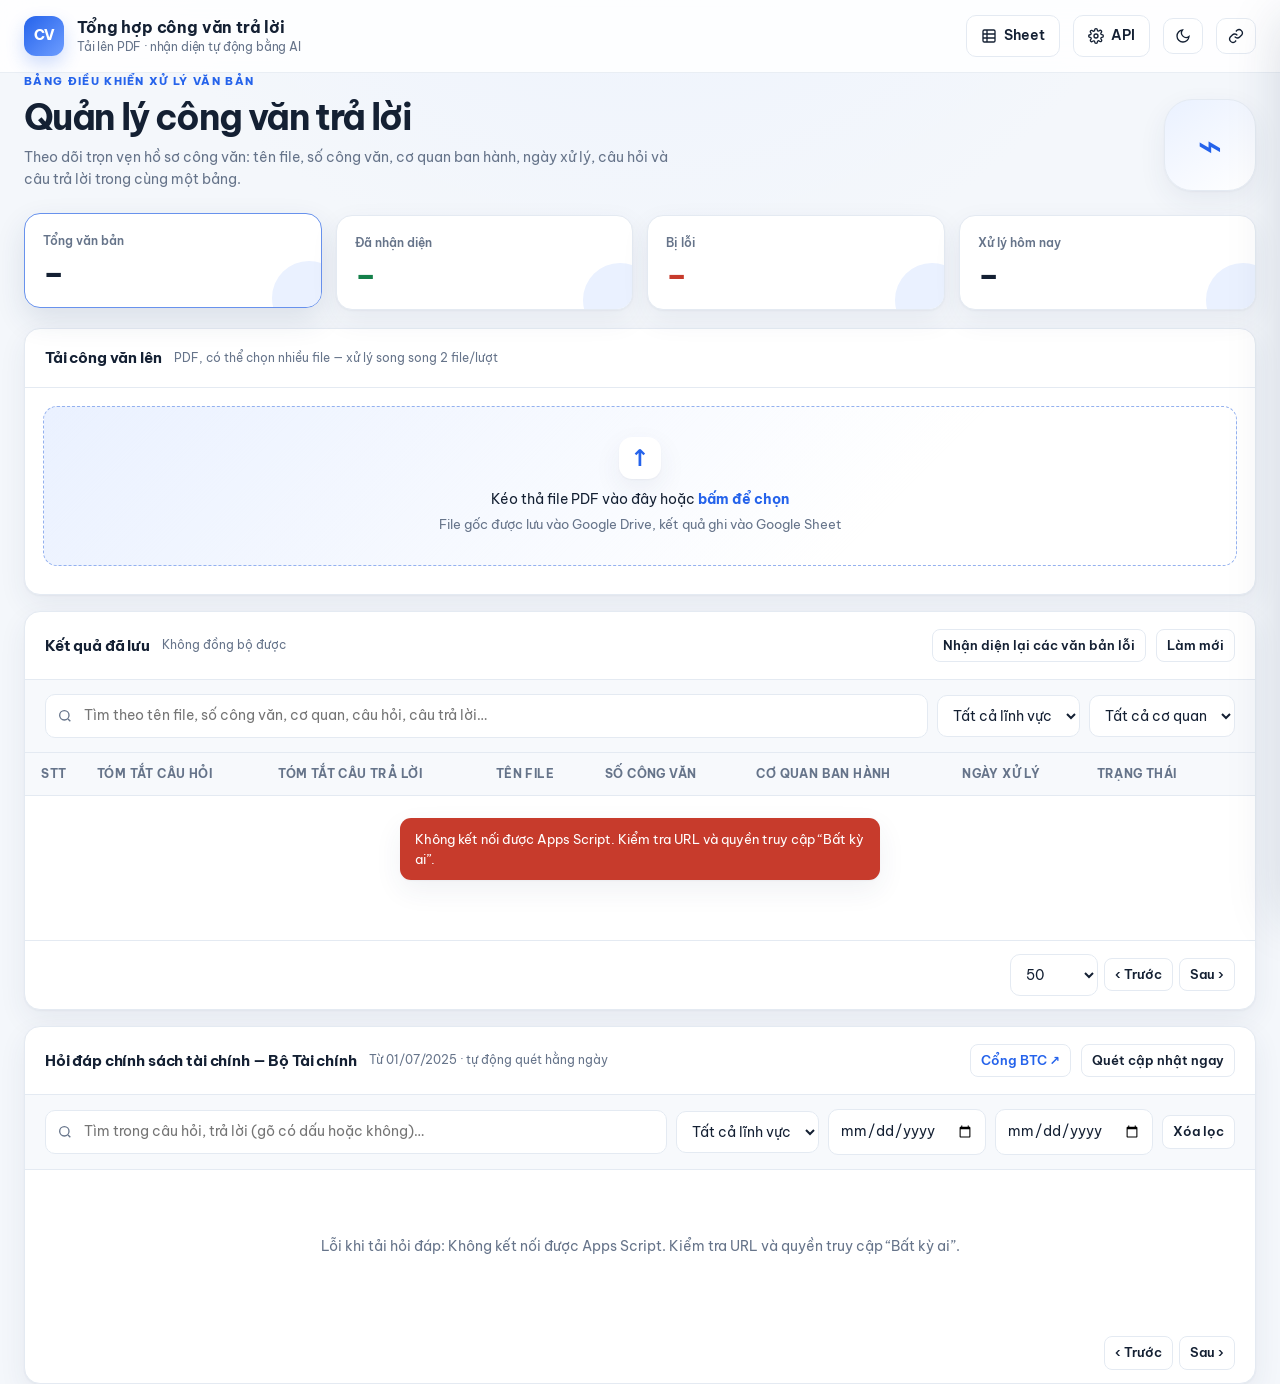
==== commit f44a772e: "Ưu tiên câu hỏi và câu trả lời trong bảng" ====
--- a/index.html
+++ b/index.html
@@ -132,12 +132,12 @@
       <table>
         <thead><tr>
           <th class="stt-head">STT</th>
+          <th data-s="Tóm tắt vấn đề hỏi">Tóm tắt câu hỏi <span class="ar"></span></th>
+          <th data-s="Tóm tắt trả lời">Tóm tắt câu trả lời <span class="ar"></span></th>
           <th data-s="Tên file">Tên file <span class="ar"></span></th>
           <th data-s="Số công văn">Số công văn <span class="ar"></span></th>
           <th data-s="Cơ quan ban hành">Cơ quan ban hành <span class="ar"></span></th>
           <th data-s="Ngày xử lý">Ngày xử lý <span class="ar"></span></th>
-          <th data-s="Tóm tắt vấn đề hỏi">Tóm tắt câu hỏi <span class="ar"></span></th>
-          <th data-s="Tóm tắt trả lời">Câu trả lời <span class="ar"></span></th>
           <th data-s="Trạng thái">Trạng thái <span class="ar"></span></th>
           <th></th>
         </tr></thead>
@@ -367,12 +367,12 @@
     const id = esc(r['File ID']);
     return `<tr class="row${laLoi(r)?' err':''}" data-id="${id}">
       <td class="stt-cell">${(page-1)*pageSize+i+1}</td>
+      <td><div class="question-cell clamp">${esc(r['Tóm tắt vấn đề hỏi']) || '<span class="meta">Chưa có tóm tắt câu hỏi</span>'}</div></td>
+      <td><div class="answer-cell clamp">${esc(r['Tóm tắt trả lời']) || '<span class="meta">Chưa có tóm tắt câu trả lời</span>'}</div></td>
       <td class="doc-cell"><div class="fname" title="${esc(r['Tên file'])}">${esc(r['Tên file'])}</div><span class="doc-kind">PDF</span></td>
       <td class="number-cell">${esc(r['Số công văn']) || '<span class="meta">Chưa có</span>'}</td>
       <td><div class="agency-cell">${esc(r['Cơ quan ban hành']) || '<span class="meta">Chưa có</span>'}</div></td>
       <td class="date-cell">${esc(String(r['Ngày xử lý'] || '').slice(0,10)) || '<span class="meta">—</span>'}</td>
-      <td><div class="question-cell clamp">${esc(r['Tóm tắt vấn đề hỏi']) || '<span class="meta">Chưa có tóm tắt câu hỏi</span>'}</div></td>
-      <td><div class="answer-cell clamp">${esc(r['Tóm tắt trả lời']) || '<span class="meta">Chưa có tóm tắt câu trả lời</span>'}</div></td>
       <td>${badge(r)}</td>
       <td><div class="actions">
         ${laLoi(r) ? `<button class="btn sm primary" data-act="retry" data-id="${id}">Nhận diện lại</button>` : ''}
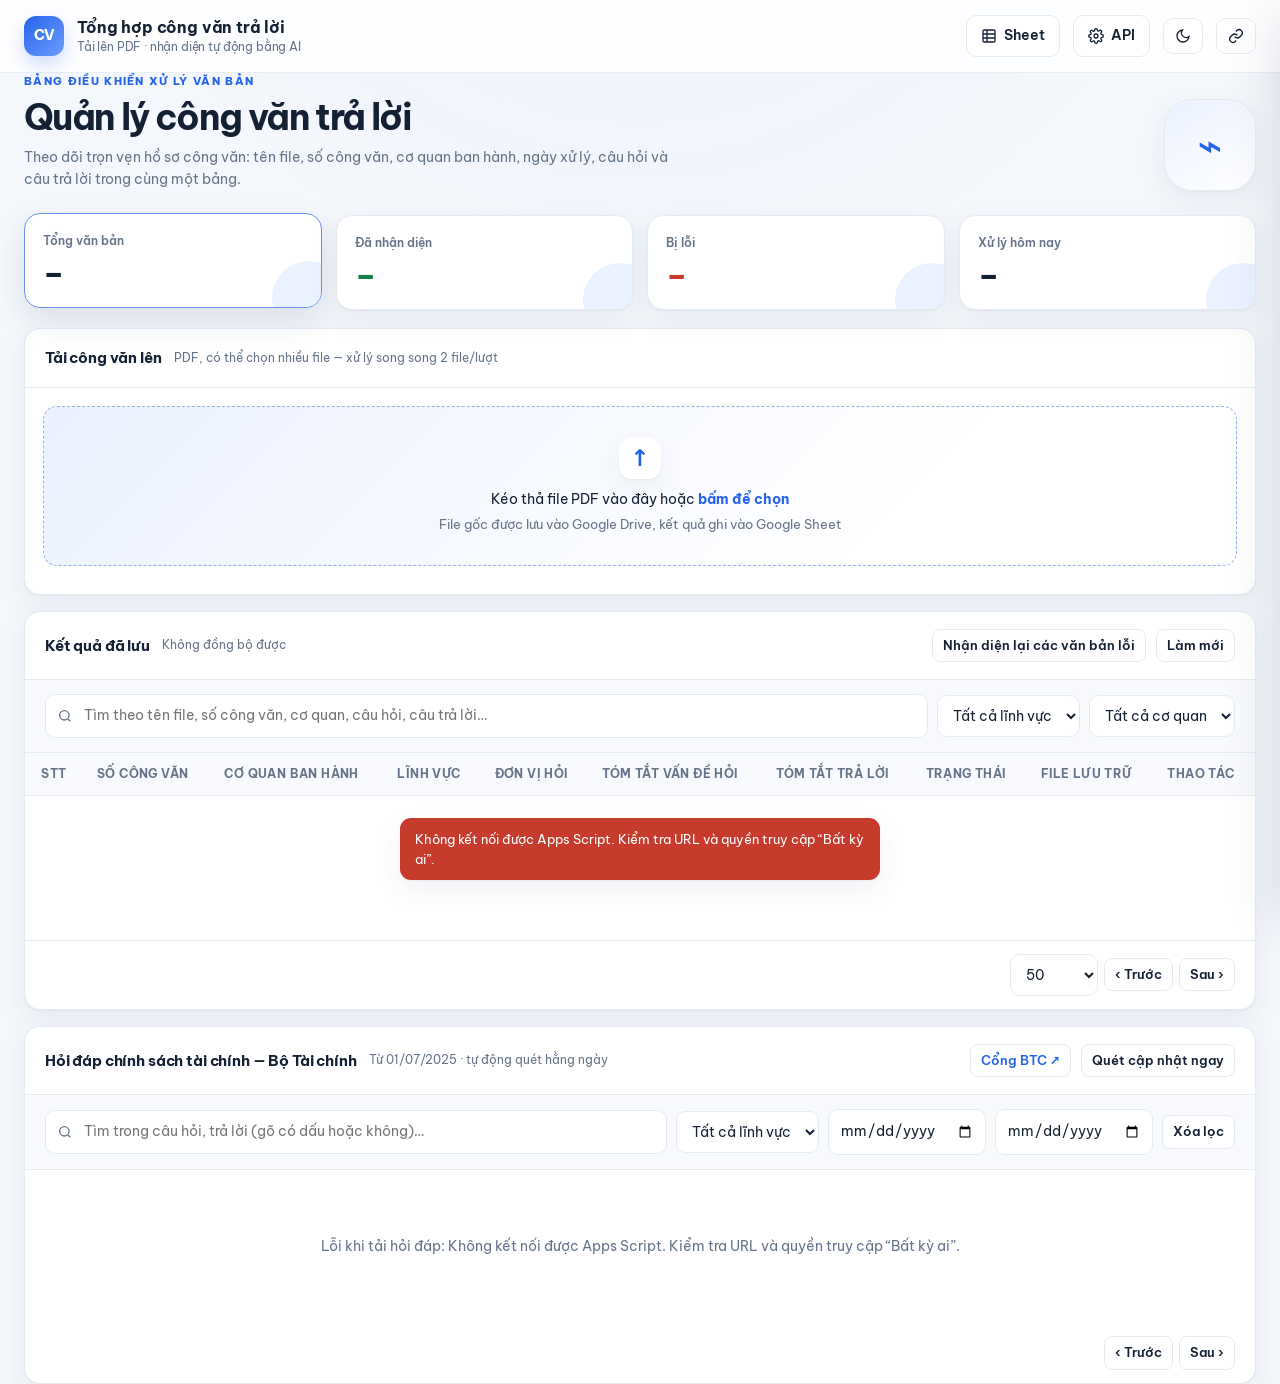
==== commit 5ef0add2: "Cập nhật bảng công văn theo bố cục chi tiết" ====
--- a/index.html
+++ b/index.html
@@ -59,6 +59,8 @@
 .doc-kind{display:inline-block;margin-top:5px;padding:2px 7px;border-radius:5px;background:var(--surface-3);color:var(--muted);font-size:10px;font-weight:700;letter-spacing:.05em;text-transform:uppercase}
 .number-cell{white-space:nowrap;font-weight:650;color:var(--ink)}
 .agency-cell{max-width:190px;line-height:1.45}
+.field-cell,.unit-cell{max-width:145px;line-height:1.45}
+.unit-cell{max-width:175px}
 .date-cell{white-space:nowrap;color:var(--muted);font-variant-numeric:tabular-nums}
 .question-cell,.answer-cell{min-width:215px;max-width:290px;line-height:1.55}
 .question-cell{font-weight:600;color:var(--ink)}
@@ -132,14 +134,15 @@
       <table>
         <thead><tr>
           <th class="stt-head">STT</th>
-          <th data-s="Tóm tắt vấn đề hỏi">Tóm tắt câu hỏi <span class="ar"></span></th>
-          <th data-s="Tóm tắt trả lời">Tóm tắt câu trả lời <span class="ar"></span></th>
-          <th data-s="Tên file">Tên file <span class="ar"></span></th>
           <th data-s="Số công văn">Số công văn <span class="ar"></span></th>
           <th data-s="Cơ quan ban hành">Cơ quan ban hành <span class="ar"></span></th>
-          <th data-s="Ngày xử lý">Ngày xử lý <span class="ar"></span></th>
+          <th data-s="Lĩnh vực">Lĩnh vực <span class="ar"></span></th>
+          <th data-s="Đơn vị hỏi">Đơn vị hỏi <span class="ar"></span></th>
+          <th data-s="Tóm tắt vấn đề hỏi">Tóm tắt vấn đề hỏi <span class="ar"></span></th>
+          <th data-s="Tóm tắt trả lời">Tóm tắt trả lời <span class="ar"></span></th>
           <th data-s="Trạng thái">Trạng thái <span class="ar"></span></th>
-          <th></th>
+          <th>File lưu trữ</th>
+          <th>Thao tác</th>
         </tr></thead>
         <tbody id="tbody"></tbody>
       </table>
@@ -311,7 +314,7 @@
 
 async function taiDuLieu(thuCong){
   const btn = $('reloadBtn'); btn.disabled = true;
-  if(!rows.length) $('tbody').innerHTML = Array.from({length:6}).map(() => '<tr>' + '<td><div class="skel"></div></td>'.repeat(9) + '</tr>').join('');
+  if(!rows.length) $('tbody').innerHTML = Array.from({length:6}).map(() => '<tr>' + '<td><div class="skel"></div></td>'.repeat(10) + '</tr>').join('');
   $('syncInfo').textContent = 'Đang đồng bộ…';
   const t0 = performance.now();
   try{
@@ -323,7 +326,7 @@
     if(thuCong) toast('Đã làm mới dữ liệu.');
   }catch(e){
     $('syncInfo').textContent = 'Không đồng bộ được';
-    if(!rows.length) $('tbody').innerHTML = '<tr><td colspan="9" class="empty">' + esc(e.message) + '</td></tr>';
+    if(!rows.length) $('tbody').innerHTML = '<tr><td colspan="10" class="empty">' + esc(e.message) + '</td></tr>';
     toast(e.message, true);
   }finally{ btn.disabled = false; }
 }
@@ -367,18 +370,19 @@
     const id = esc(r['File ID']);
     return `<tr class="row${laLoi(r)?' err':''}" data-id="${id}">
       <td class="stt-cell">${(page-1)*pageSize+i+1}</td>
+      <td class="number-cell">${esc(r['Số công văn']) || '<span class="meta">Chưa có</span>'}</td>
+      <td><div class="agency-cell">${esc(r['Cơ quan ban hành']) || '<span class="meta">Chưa có</span>'}</div></td>
+      <td><div class="field-cell">${r['Lĩnh vực'] ? '<span class="chip">' + esc(r['Lĩnh vực']) + '</span>' : '<span class="meta">—</span>'}</div></td>
+      <td><div class="unit-cell clamp">${esc(r['Đơn vị hỏi']) || '<span class="meta">Chưa có</span>'}</div></td>
       <td><div class="question-cell clamp">${esc(r['Tóm tắt vấn đề hỏi']) || '<span class="meta">Chưa có tóm tắt câu hỏi</span>'}</div></td>
       <td><div class="answer-cell clamp">${esc(r['Tóm tắt trả lời']) || '<span class="meta">Chưa có tóm tắt câu trả lời</span>'}</div></td>
-      <td class="doc-cell"><div class="fname" title="${esc(r['Tên file'])}">${esc(r['Tên file'])}</div><span class="doc-kind">PDF</span></td>
-      <td class="number-cell">${esc(r['Số công văn']) || '<span class="meta">Chưa có</span>'}</td>
-      <td><div class="agency-cell">${esc(r['Cơ quan ban hành']) || '<span class="meta">Chưa có</span>'}</div></td>
-      <td class="date-cell">${esc(String(r['Ngày xử lý'] || '').slice(0,10)) || '<span class="meta">—</span>'}</td>
       <td>${badge(r)}</td>
+      <td class="file-cell">${r['Link tải'] ? `<a class="btn sm" href="${esc(r['Link tải'])}" target="_blank" rel="noopener" data-act="open">Mở / tải file</a>` : '<span class="meta">—</span>'}</td>
       <td><div class="actions">
         ${laLoi(r) ? `<button class="btn sm primary" data-act="retry" data-id="${id}">Nhận diện lại</button>` : ''}
-        ${r['Link tải'] ? `<a class="btn sm" href="${esc(r['Link tải'])}" target="_blank" rel="noopener" data-act="open">Mở file</a>` : ''}
+        <button class="btn sm danger" data-act="delete" data-id="${id}">Xóa file</button>
       </div></td></tr>`;
-  }).join('') : '<tr><td colspan="9" class="empty">' + (rows.length ? 'Không có văn bản phù hợp.' : 'Chưa có dữ liệu.') + '</td></tr>';
+  }).join('') : '<tr><td colspan="10" class="empty">' + (rows.length ? 'Không có văn bản phù hợp.' : 'Chưa có dữ liệu.') + '</td></tr>';
 
   $('pageInfo').textContent = view.length ? `Hiển thị ${(page-1)*pageSize+1}–${Math.min(page*pageSize, view.length)} / ${view.length} văn bản` : '';
   $('prevBtn').disabled = page <= 1; $('nextBtn').disabled = page >= pages;
@@ -402,7 +406,12 @@
 });
 $('tbody').addEventListener('click', e => {
   const b = e.target.closest('[data-act]');
-  if(b){ if(b.dataset.act === 'retry'){ e.stopPropagation(); nhanDienLai(b.dataset.id, b); } return; }
+  if(b){
+    e.stopPropagation();
+    if(b.dataset.act === 'retry') nhanDienLai(b.dataset.id, b);
+    if(b.dataset.act === 'delete') xoaFile(b.dataset.id);
+    return;
+  }
   const tr = e.target.closest('tr.row'); if(tr) moChiTiet(tr.dataset.id);
 });
 
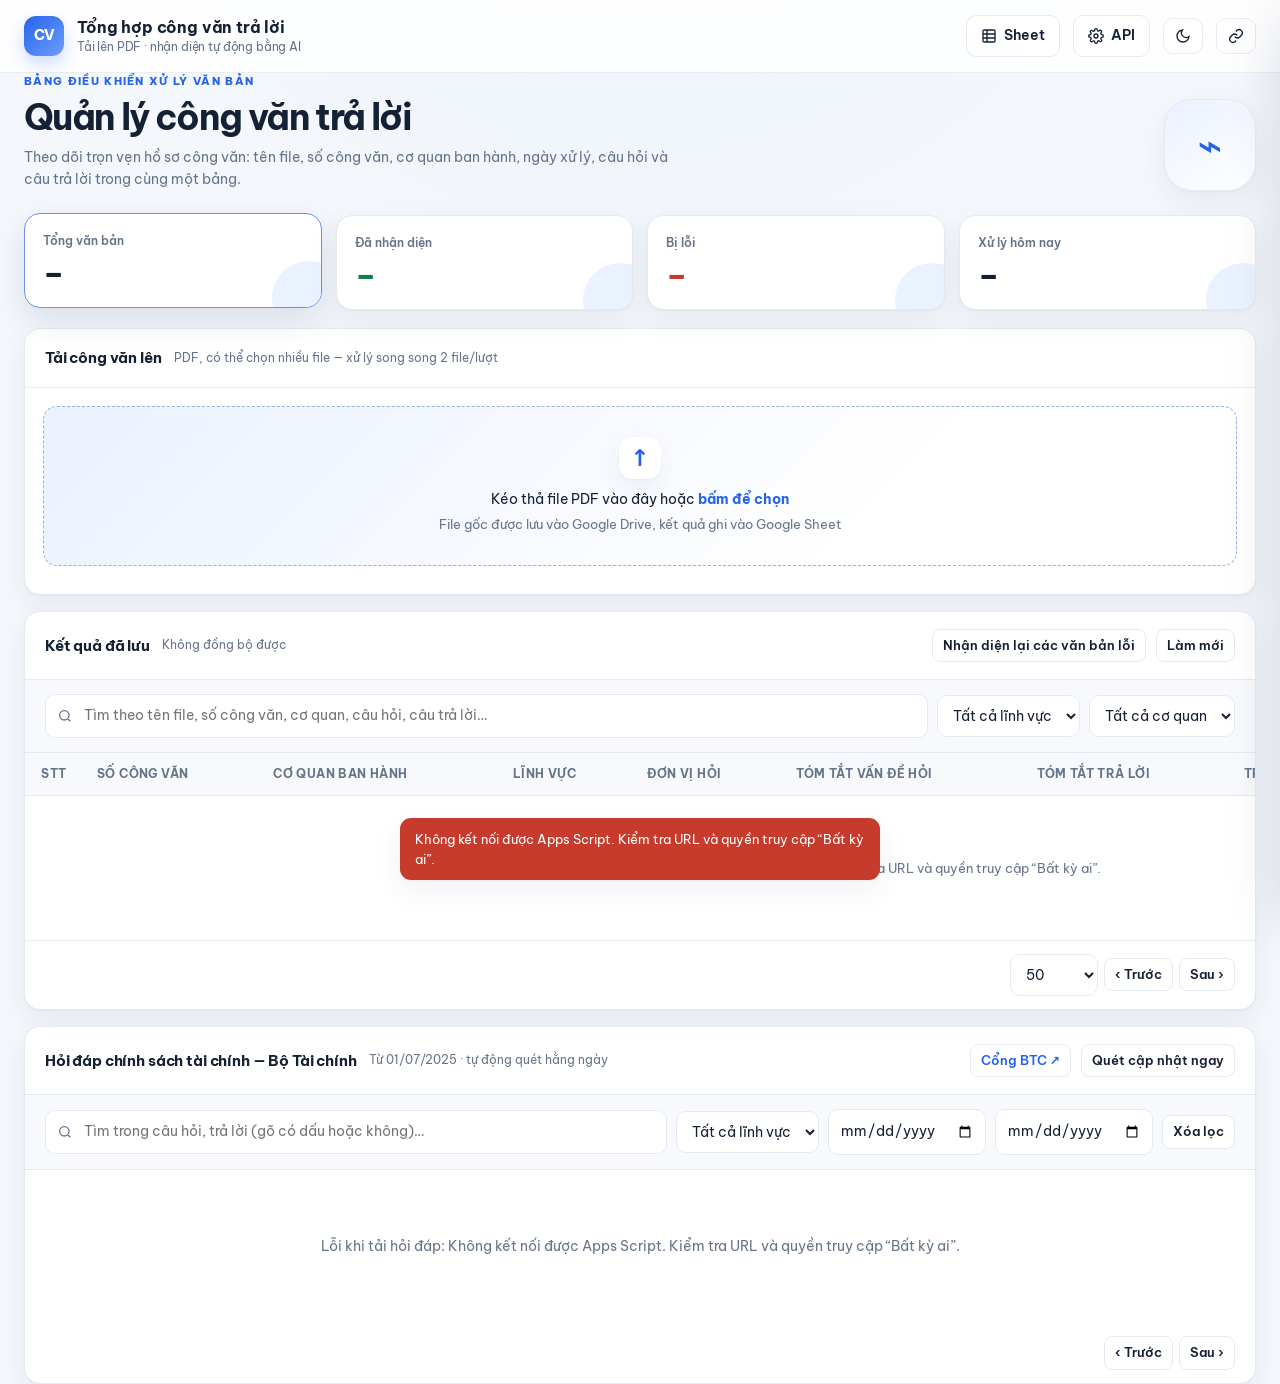
==== commit 1ce39a4f: "Mở rộng hiển thị câu hỏi và câu trả lời" ====
--- a/index.html
+++ b/index.html
@@ -51,7 +51,7 @@
 #hdCard .toolbar .inp{max-width:100%}
 
 /* Bảng hồ sơ công văn: ưu tiên đọc nhanh câu hỏi và câu trả lời */
-.tbl-wrap table{min-width:1180px}
+ .tbl-wrap table{min-width:1680px}
 .tbl-wrap th,.tbl-wrap td{vertical-align:top}
 .stt-head,.stt-cell{width:58px;text-align:center}
 .stt-cell{font-weight:800;color:var(--brand);font-variant-numeric:tabular-nums}
@@ -62,13 +62,14 @@
 .field-cell,.unit-cell{max-width:145px;line-height:1.45}
 .unit-cell{max-width:175px}
 .date-cell{white-space:nowrap;color:var(--muted);font-variant-numeric:tabular-nums}
-.question-cell,.answer-cell{min-width:215px;max-width:290px;line-height:1.55}
+.question-cell,.answer-cell{min-width:340px;max-width:440px;line-height:1.6}
+.question-cell.clamp,.answer-cell.clamp{-webkit-line-clamp:5}
 .question-cell{font-weight:600;color:var(--ink)}
 .answer-cell{color:var(--muted)}
 .question-cell:before,.answer-cell:before{display:block;margin-bottom:4px;font-size:9px;font-weight:800;letter-spacing:.08em;text-transform:uppercase}
 .question-cell:before{content:'Câu hỏi';color:var(--brand)}
 .answer-cell:before{content:'Câu trả lời';color:var(--ok)}
-@media (max-width:820px){.tbl-wrap{margin:0 -14px;padding:0 14px}.tbl-wrap table{min-width:1080px}.question-cell,.answer-cell{min-width:220px}}
+@media (max-width:820px){.tbl-wrap{margin:0 -14px;padding:0 14px}.tbl-wrap table{min-width:1540px}.question-cell,.answer-cell{min-width:300px;max-width:390px}}
 </style>
 </head>
 <body>
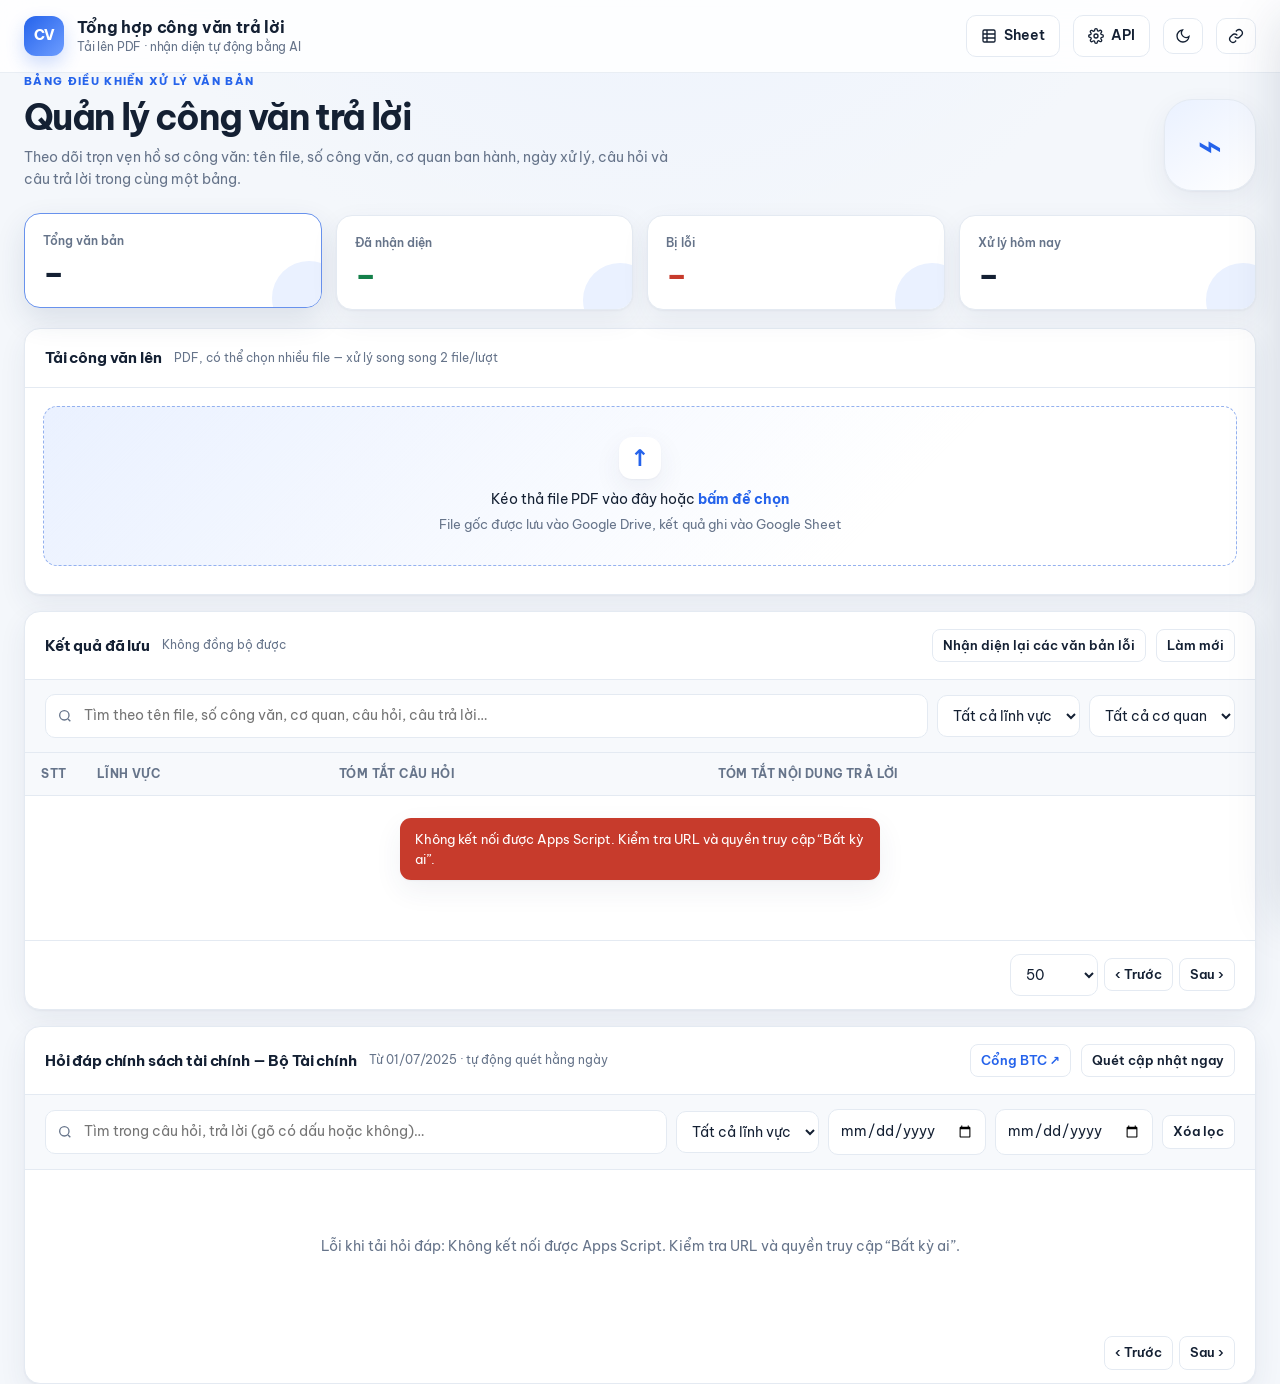
==== commit 75eeeaa3: "Rút gọn bảng và đưa hồ sơ vào chi tiết" ====
--- a/index.html
+++ b/index.html
@@ -51,7 +51,7 @@
 #hdCard .toolbar .inp{max-width:100%}
 
 /* Bảng hồ sơ công văn: ưu tiên đọc nhanh câu hỏi và câu trả lời */
- .tbl-wrap table{min-width:1680px}
+ .tbl-wrap table{min-width:1180px}
 .tbl-wrap th,.tbl-wrap td{vertical-align:top}
 .stt-head,.stt-cell{width:58px;text-align:center}
 .stt-cell{font-weight:800;color:var(--brand);font-variant-numeric:tabular-nums}
@@ -59,17 +59,18 @@
 .doc-kind{display:inline-block;margin-top:5px;padding:2px 7px;border-radius:5px;background:var(--surface-3);color:var(--muted);font-size:10px;font-weight:700;letter-spacing:.05em;text-transform:uppercase}
 .number-cell{white-space:nowrap;font-weight:650;color:var(--ink)}
 .agency-cell{max-width:190px;line-height:1.45}
-.field-cell,.unit-cell{max-width:145px;line-height:1.45}
+.field-cell,.unit-cell{max-width:220px;line-height:1.45;overflow-wrap:anywhere}
 .unit-cell{max-width:175px}
 .date-cell{white-space:nowrap;color:var(--muted);font-variant-numeric:tabular-nums}
-.question-cell,.answer-cell{min-width:340px;max-width:440px;line-height:1.6}
+.question-cell,.answer-cell{min-width:390px;max-width:560px;line-height:1.6}
 .question-cell.clamp,.answer-cell.clamp{-webkit-line-clamp:5}
 .question-cell{font-weight:600;color:var(--ink)}
 .answer-cell{color:var(--muted)}
 .question-cell:before,.answer-cell:before{display:block;margin-bottom:4px;font-size:9px;font-weight:800;letter-spacing:.08em;text-transform:uppercase}
 .question-cell:before{content:'Câu hỏi';color:var(--brand)}
 .answer-cell:before{content:'Câu trả lời';color:var(--ok)}
-@media (max-width:820px){.tbl-wrap{margin:0 -14px;padding:0 14px}.tbl-wrap table{min-width:1540px}.question-cell,.answer-cell{min-width:300px;max-width:390px}}
+.chip{white-space:normal;overflow-wrap:anywhere}
+@media (max-width:820px){.tbl-wrap{margin:0 -14px;padding:0 14px}.tbl-wrap table{min-width:1080px}.question-cell,.answer-cell{min-width:300px;max-width:390px}}
 </style>
 </head>
 <body>
@@ -135,15 +136,9 @@
       <table>
         <thead><tr>
           <th class="stt-head">STT</th>
-          <th data-s="Số công văn">Số công văn <span class="ar"></span></th>
-          <th data-s="Cơ quan ban hành">Cơ quan ban hành <span class="ar"></span></th>
           <th data-s="Lĩnh vực">Lĩnh vực <span class="ar"></span></th>
-          <th data-s="Đơn vị hỏi">Đơn vị hỏi <span class="ar"></span></th>
-          <th data-s="Tóm tắt vấn đề hỏi">Tóm tắt vấn đề hỏi <span class="ar"></span></th>
-          <th data-s="Tóm tắt trả lời">Tóm tắt trả lời <span class="ar"></span></th>
-          <th data-s="Trạng thái">Trạng thái <span class="ar"></span></th>
-          <th>File lưu trữ</th>
-          <th>Thao tác</th>
+          <th data-s="Tóm tắt vấn đề hỏi">Tóm tắt câu hỏi <span class="ar"></span></th>
+          <th data-s="Tóm tắt trả lời">Tóm tắt nội dung trả lời <span class="ar"></span></th>
         </tr></thead>
         <tbody id="tbody"></tbody>
       </table>
@@ -315,7 +310,7 @@
 
 async function taiDuLieu(thuCong){
   const btn = $('reloadBtn'); btn.disabled = true;
-  if(!rows.length) $('tbody').innerHTML = Array.from({length:6}).map(() => '<tr>' + '<td><div class="skel"></div></td>'.repeat(10) + '</tr>').join('');
+  if(!rows.length) $('tbody').innerHTML = Array.from({length:6}).map(() => '<tr>' + '<td><div class="skel"></div></td>'.repeat(4) + '</tr>').join('');
   $('syncInfo').textContent = 'Đang đồng bộ…';
   const t0 = performance.now();
   try{
@@ -327,7 +322,7 @@
     if(thuCong) toast('Đã làm mới dữ liệu.');
   }catch(e){
     $('syncInfo').textContent = 'Không đồng bộ được';
-    if(!rows.length) $('tbody').innerHTML = '<tr><td colspan="10" class="empty">' + esc(e.message) + '</td></tr>';
+    if(!rows.length) $('tbody').innerHTML = '<tr><td colspan="4" class="empty">' + esc(e.message) + '</td></tr>';
     toast(e.message, true);
   }finally{ btn.disabled = false; }
 }
@@ -371,19 +366,11 @@
     const id = esc(r['File ID']);
     return `<tr class="row${laLoi(r)?' err':''}" data-id="${id}">
       <td class="stt-cell">${(page-1)*pageSize+i+1}</td>
-      <td class="number-cell">${esc(r['Số công văn']) || '<span class="meta">Chưa có</span>'}</td>
-      <td><div class="agency-cell">${esc(r['Cơ quan ban hành']) || '<span class="meta">Chưa có</span>'}</div></td>
       <td><div class="field-cell">${r['Lĩnh vực'] ? '<span class="chip">' + esc(r['Lĩnh vực']) + '</span>' : '<span class="meta">—</span>'}</div></td>
-      <td><div class="unit-cell clamp">${esc(r['Đơn vị hỏi']) || '<span class="meta">Chưa có</span>'}</div></td>
       <td><div class="question-cell clamp">${esc(r['Tóm tắt vấn đề hỏi']) || '<span class="meta">Chưa có tóm tắt câu hỏi</span>'}</div></td>
       <td><div class="answer-cell clamp">${esc(r['Tóm tắt trả lời']) || '<span class="meta">Chưa có tóm tắt câu trả lời</span>'}</div></td>
-      <td>${badge(r)}</td>
-      <td class="file-cell">${r['Link tải'] ? `<a class="btn sm" href="${esc(r['Link tải'])}" target="_blank" rel="noopener" data-act="open">Mở / tải file</a>` : '<span class="meta">—</span>'}</td>
-      <td><div class="actions">
-        ${laLoi(r) ? `<button class="btn sm primary" data-act="retry" data-id="${id}">Nhận diện lại</button>` : ''}
-        <button class="btn sm danger" data-act="delete" data-id="${id}">Xóa file</button>
-      </div></td></tr>`;
-  }).join('') : '<tr><td colspan="10" class="empty">' + (rows.length ? 'Không có văn bản phù hợp.' : 'Chưa có dữ liệu.') + '</td></tr>';
+      </tr>`;
+  }).join('') : '<tr><td colspan="4" class="empty">' + (rows.length ? 'Không có văn bản phù hợp.' : 'Chưa có dữ liệu.') + '</td></tr>';
 
   $('pageInfo').textContent = view.length ? `Hiển thị ${(page-1)*pageSize+1}–${Math.min(page*pageSize, view.length)} / ${view.length} văn bản` : '';
   $('prevBtn').disabled = page <= 1; $('nextBtn').disabled = page >= pages;
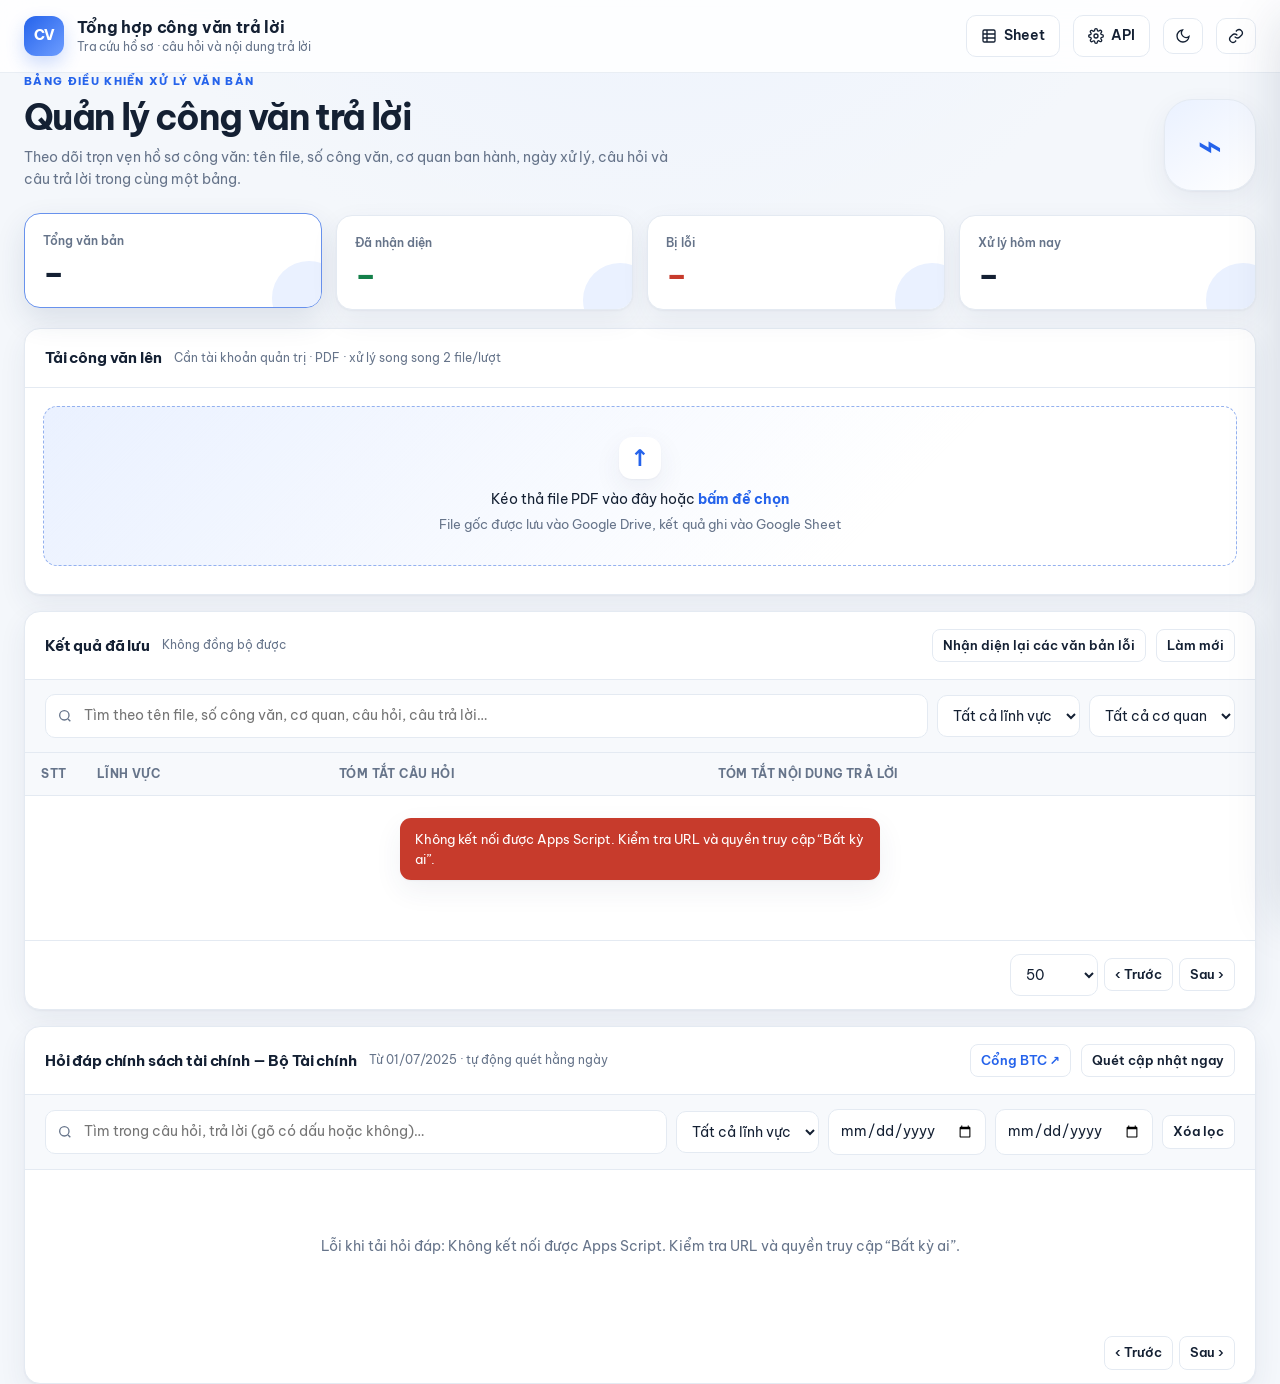
==== commit 91da6aba: "Bảo vệ tải công văn bằng tài khoản quản trị" ====
--- a/index.html
+++ b/index.html
@@ -77,7 +77,7 @@
 <header>
   <div class="wrap">
     <div class="logo">CV</div>
-    <div class="title">Tổng hợp công văn trả lời<small>Tải lên PDF · nhận diện tự động bằng AI</small></div>
+    <div class="title">Tổng hợp công văn trả lời<small>Tra cứu hồ sơ · câu hỏi và nội dung trả lời</small></div>
     <div class="spacer"></div>
     <button class="btn hide-m" onclick="moSheet()" title="Mở Google Sheet">
       <svg viewBox="0 0 24 24" fill="none" stroke="currentColor" stroke-width="2"><rect x="3" y="3" width="18" height="18" rx="2"/><path d="M3 9h18M3 15h18M9 3v18"/></svg>Sheet</button>
@@ -106,8 +106,8 @@
     <div class="stat" data-f="today" onclick="locTrangThai('today')"><div class="k">Xử lý hôm nay</div><div class="v" id="sToday">–</div></div>
   </section>
 
-  <section class="card" style="margin-bottom:16px">
-    <div class="card-h"><h2>Tải công văn lên</h2><span class="meta">PDF, có thể chọn nhiều file — xử lý song song 2 file/lượt</span></div>
+  <section class="card" id="uploadCard" style="margin-bottom:16px">
+    <div class="card-h"><h2>Tải công văn lên</h2><span class="meta">Cần tài khoản quản trị · PDF · xử lý song song 2 file/lượt</span></div>
     <div class="drop" id="drop" onclick="document.getElementById('fileInput').click()">
       <div>Kéo thả file PDF vào đây hoặc <b>bấm để chọn</b></div>
       <div class="hint">File gốc được lưu vào Google Drive, kết quả ghi vào Google Sheet</div>
@@ -115,6 +115,7 @@
     </div>
     <div class="queue" id="queue"></div>
   </section>
+
 
   <section class="card">
     <div class="card-h">
@@ -478,6 +479,7 @@
 }
 
 async function taiLen(files){
+  if(!adminCred){ toast('Cần đăng nhập quản trị để tải công văn.', true); return; }
   files = files.filter(f => f.type === 'application/pdf' || /\.pdf$/i.test(f.name));
   if(!files.length){ toast('Chỉ nhận file PDF.', true); return; }
   const items = files.map(f => {
@@ -504,8 +506,18 @@
   setTimeout(() => items.forEach(({el}) => el.classList.contains('done') && el.remove()), 8000);
 }
 
+
 /* ============ Quản trị: xóa file, quản lý API ============ */
 let adminCred = null, choAdmin = null;
+async function moTaiLen(){
+  try{
+    const c = await xinAdmin('Tải công văn lên', 'Đăng nhập tài khoản quản trị để tải và nhận diện công văn.');
+    await api('layDanhSachApiQuanTri', ...c);
+    adminCred = c;
+    const card = $('uploadCard'); card.style.display = '';
+    card.scrollIntoView({ behavior: 'smooth', block: 'start' });
+  }catch(e){ if(e.message !== 'Đã hủy'){ adminCred = null; toast(e.message, true); } }
+}
 function xinAdmin(tieuDe, ghiChu){
   return new Promise((ok, no) => {
     if(adminCred) return ok(adminCred);
@@ -594,11 +606,23 @@
 /* ============ Khác ============ */
 async function moSheet(){
   const w = window.open('about:blank', '_blank');
-  try{ const url = await api('layLinkSheet'); if(url){ w.location = url; } else { w.close(); toast('Chưa có Sheet nào được tạo.', true); } }
-  catch(e){ w.close(); toast(e.message, true); }
+  try{
+    const c = await xinAdmin('Mở Google Sheet', 'Đăng nhập tài khoản quản trị để truy cập Sheet.');
+    await api('layDanhSachApiQuanTri', ...c);
+    adminCred = c;
+    const url = await api('layLinkSheet');
+    if(url){ w.location = url; } else { w.close(); toast('Chưa có Sheet nào được tạo.', true); }
+  }catch(e){ if(w) w.close(); if(e.message !== 'Đã hủy'){ adminCred = null; toast(e.message, true); } }
 }
 function dongModal(id){ $(id).classList.remove('show'); }
-function moCaiDat(){ $('apiUrl').value = API_URL; $('setupMsg').textContent = ''; $('mSetup').classList.add('show'); }
+async function moCaiDat(){
+  try{
+    const c = await xinAdmin('Cài đặt kết nối', 'Đăng nhập tài khoản quản trị để thay đổi kết nối Apps Script.');
+    await api('layDanhSachApiQuanTri', ...c);
+    adminCred = c;
+    $('apiUrl').value = API_URL; $('setupMsg').textContent = ''; $('mSetup').classList.add('show');
+  }catch(e){ if(e.message !== 'Đã hủy'){ adminCred = null; toast(e.message, true); } }
+}
 async function luuCaiDat(){
   const url = $('apiUrl').value.trim(), m = $('setupMsg');
   if(!/^https:\/\/script\.google\.com\/.+\/exec$/.test(url)){ m.className = 'msg err'; m.textContent = 'URL phải có dạng https://script.google.com/…/exec'; return; }
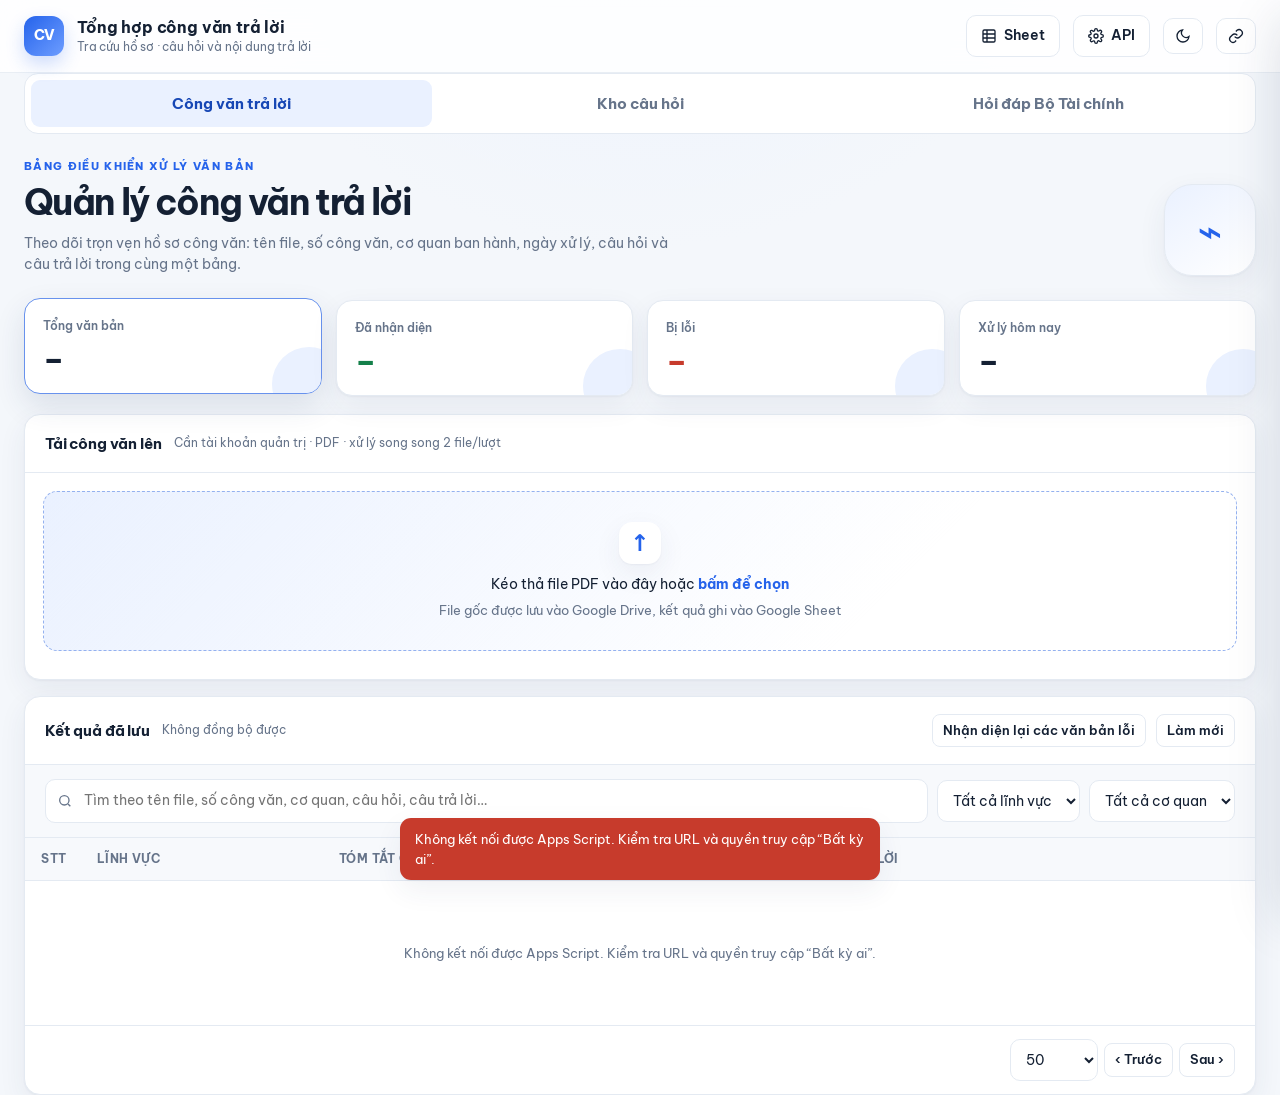
==== commit fe6950b8: "Add separate question bank and finance Q&A tabs" ====
--- a/index.html
+++ b/index.html
@@ -71,6 +71,16 @@
 .answer-cell:before{content:'Câu trả lời';color:var(--ok)}
 .chip{white-space:normal;overflow-wrap:anywhere}
 @media (max-width:820px){.tbl-wrap{margin:0 -14px;padding:0 14px}.tbl-wrap table{min-width:1080px}.question-cell,.answer-cell{min-width:300px;max-width:390px}}
+
+.portal-tabs{display:flex;gap:8px;flex-wrap:wrap;margin-bottom:24px;padding:6px;background:var(--surface);border:1px solid var(--line);border-radius:14px}
+.portal-tabs button{flex:1;min-width:180px;padding:12px 16px;border:0;border-radius:9px;background:transparent;color:var(--muted);cursor:pointer;font-size:15px;font-weight:700}
+.portal-tabs button[aria-selected="true"]{background:var(--brand-soft);color:var(--brand-strong)}
+.portal-tabs button:focus-visible{outline:2px solid var(--brand);outline-offset:2px}
+.portal-panel[hidden]{display:none!important}
+#khoFrame{width:100%;height:1100px;min-height:75vh;border:0;display:block;background:var(--surface)}
+.kho-intro{padding:18px 20px;display:flex;align-items:center;justify-content:space-between;gap:14px;flex-wrap:wrap}
+.kho-intro h2{margin:0;font-size:22px}.kho-intro p{margin:6px 0 0;color:var(--muted);font-size:14px}
+
 </style>
 </head>
 <body>
@@ -714,5 +724,40 @@
 $('hdQ').addEventListener('input', () => { clearTimeout(hdHen); hdHen = setTimeout(() => hdTim(1), 400); });
 if (API_URL) hdTim(1);
 </script>
+
+<script>
+(function(){
+  const main=document.querySelector('main.wrap');
+  const hd=document.getElementById('hdCard');
+  const docs=document.createElement('section');
+  docs.id='panel-cong-van';docs.className='portal-panel';
+  Array.from(main.children).forEach(el=>{if(el!==hd)docs.appendChild(el);});
+  main.prepend(docs);
+  hd.id='hdCard';hd.classList.add('portal-panel');hd.style.marginTop='0';
+  const kho=document.createElement('section');kho.id='panel-kho-cau-hoi';kho.className='card portal-panel';kho.hidden=true;
+  const appUrl='https://script.google.com/macros/s/AKfycbwLX_omKLtpLruP-77M6SqvWV6wP9JXHr2SImWgbDYWsIrQxqWjGVXjLCEOSPdIYIz90g/exec';
+  kho.innerHTML='<div class="kho-intro"><div><h2>Kho câu hỏi</h2><p>Tra cứu câu hỏi, kiến nghị và nội dung trả lời từ Word, PDF, Excel.</p><p>Đăng nhập Google bằng tài khoản được cấp quyền. Quản trị: samlequynh@gmail.com.</p></div><a class="btn" target="_blank" rel="noopener" href="'+appUrl+'">Đăng nhập / mở riêng</a></div><p class="meta" style="margin:0;padding:0 20px 14px">Nếu Google yêu cầu đăng nhập hoặc khung chưa hiển thị, bấm nút trên rồi quay lại tab này.</p><iframe id="khoFrame" title="Kho câu hỏi – tra cứu và nhận diện AI" allow="clipboard-write" referrerpolicy="strict-origin-when-cross-origin"></iframe>';
+  main.appendChild(kho);
+  const nav=document.createElement('nav');nav.className='portal-tabs';nav.setAttribute('role','tablist');nav.setAttribute('aria-label','Chọn kho tra cứu');
+  const items=[['cong-van','Công văn trả lời',docs],['kho-cau-hoi','Kho câu hỏi',kho],['bo-tai-chinh','Hỏi đáp Bộ Tài chính',hd]];
+  items.forEach(([key,label,panel])=>{
+    const button=document.createElement('button');button.type='button';button.id='tab-'+key;button.textContent=label;button.setAttribute('role','tab');button.setAttribute('aria-controls',panel.id);
+    panel.setAttribute('role','tabpanel');panel.setAttribute('aria-labelledby',button.id);panel.tabIndex=0;
+    button.onclick=()=>{history.replaceState(null,'','#'+key);select(key);};
+    button.onkeydown=e=>{let index=items.findIndex(x=>x[0]===key);if(e.key==='ArrowRight')index=(index+1)%3;else if(e.key==='ArrowLeft')index=(index+2)%3;else if(e.key==='Home')index=0;else if(e.key==='End')index=2;else return;e.preventDefault();nav.children[index].click();nav.children[index].focus();};
+    nav.appendChild(button);
+  });
+  main.prepend(nav);
+  function select(key){
+    if(!items.some(x=>x[0]===key))key='cong-van';
+    items.forEach(([id,label,panel],i)=>{const active=id===key;panel.hidden=!active;nav.children[i].setAttribute('aria-selected',String(active));nav.children[i].tabIndex=active?0:-1;});
+    const frame=document.getElementById('khoFrame');if(key==='kho-cau-hoi'&&!frame.hasAttribute('src'))frame.src=appUrl;
+  }
+  window.addEventListener('hashchange',()=>select(location.hash.slice(1)));
+  select(location.hash.slice(1));
+})();
+</script>
+
 </body>
 </html>
+
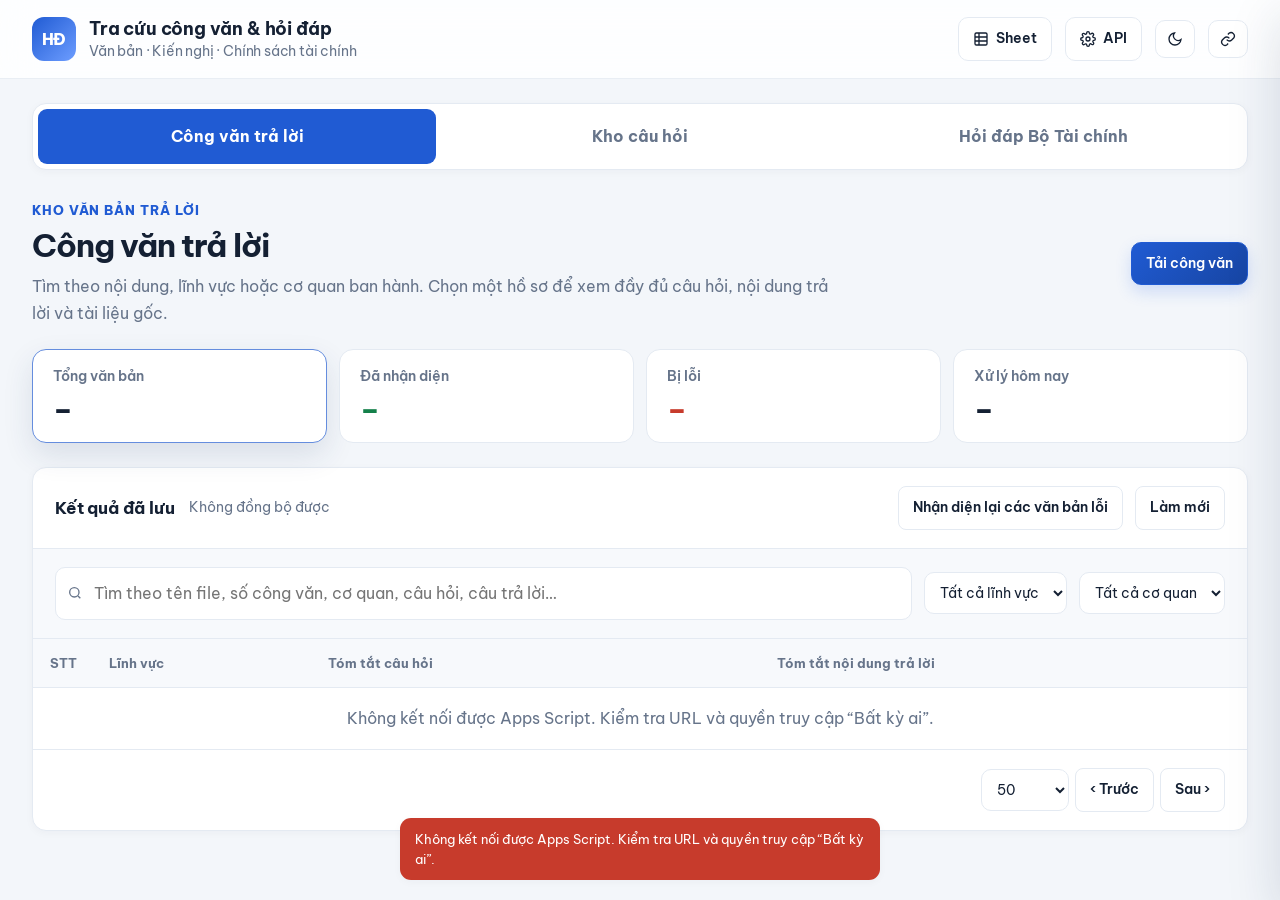
==== commit 5c7b6861: "Integrate native question bank into unified portal" ====
--- a/index.html
+++ b/index.html
@@ -3,7 +3,7 @@
 <head>
 <meta charset="UTF-8">
 <meta name="viewport" content="width=device-width, initial-scale=1">
-<title>Tổng hợp công văn trả lời</title>
+<title>Tra cứu công văn & hỏi đáp</title>
 <meta name="author" content="Lục Hồng Kỳ">
 <link rel="preconnect" href="https://fonts.googleapis.com">
 <link rel="preconnect" href="https://fonts.gstatic.com" crossorigin>
@@ -82,12 +82,14 @@
 .kho-intro h2{margin:0;font-size:22px}.kho-intro p{margin:6px 0 0;color:var(--muted);font-size:14px}
 
 </style>
+<link rel="stylesheet" href="kho.css">
+<link rel="stylesheet" href="portal.css">
 </head>
 <body>
 <header>
   <div class="wrap">
-    <div class="logo">CV</div>
-    <div class="title">Tổng hợp công văn trả lời<small>Tra cứu hồ sơ · câu hỏi và nội dung trả lời</small></div>
+    <div class="logo">HĐ</div>
+    <div class="title">Tra cứu công văn & hỏi đáp<small>Văn bản · Kiến nghị · Chính sách tài chính</small></div>
     <div class="spacer"></div>
     <button class="btn hide-m" onclick="moSheet()" title="Mở Google Sheet">
       <svg viewBox="0 0 24 24" fill="none" stroke="currentColor" stroke-width="2"><rect x="3" y="3" width="18" height="18" rx="2"/><path d="M3 9h18M3 15h18M9 3v18"/></svg>Sheet</button>
@@ -103,11 +105,11 @@
 <main class="wrap">
   <section class="hero">
     <div class="hero-copy">
-      <div class="eyebrow">Bảng điều khiển xử lý văn bản</div>
-      <h1>Quản lý công văn trả lời</h1>
-      <p>Theo dõi trọn vẹn hồ sơ công văn: tên file, số công văn, cơ quan ban hành, ngày xử lý, câu hỏi và câu trả lời trong cùng một bảng.</p>
-    </div>
-    <div class="hero-mark" aria-hidden="true">⌁</div>
+      <div class="eyebrow">Kho văn bản trả lời</div>
+      <h1>Công văn trả lời</h1>
+      <p>Tìm theo nội dung, lĩnh vực hoặc cơ quan ban hành. Chọn một hồ sơ để xem đầy đủ câu hỏi, nội dung trả lời và tài liệu gốc.</p>
+    </div>
+    <button class="btn primary" onclick="moTaiLen()">Tải công văn</button>
   </section>
   <section class="grid-stats" id="stats">
     <div class="stat active" data-f="all" onclick="locTrangThai('all')"><div class="k">Tổng văn bản</div><div class="v" id="sAll">–</div></div>
@@ -116,7 +118,7 @@
     <div class="stat" data-f="today" onclick="locTrangThai('today')"><div class="k">Xử lý hôm nay</div><div class="v" id="sToday">–</div></div>
   </section>
 
-  <section class="card" id="uploadCard" style="margin-bottom:16px">
+  <section class="card" id="uploadCard" style="margin-bottom:16px;display:none">
     <div class="card-h"><h2>Tải công văn lên</h2><span class="meta">Cần tài khoản quản trị · PDF · xử lý song song 2 file/lượt</span></div>
     <div class="drop" id="drop" onclick="document.getElementById('fileInput').click()">
       <div>Kéo thả file PDF vào đây hoặc <b>bấm để chọn</b></div>
@@ -170,7 +172,7 @@
       <h2>Hỏi đáp chính sách tài chính — Bộ Tài chính</h2>
       <span class="meta" id="hdMeta">Từ 01/07/2025 · tự động quét hằng ngày</span>
       <div class="spacer"></div>
-      <a class="btn sm" href="https://portal.mof.gov.vn/hoidapcstc/" target="_blank" rel="noopener">Cổng BTC ↗</a>
+      <a class="btn sm" href="https://portal.mof.gov.vn/hoidapcstc/" target="_blank" rel="noopener">Cổng Bộ Tài chính</a>
       <button class="btn sm" id="hdQuetBtn" onclick="hdQuetNgay()">Quét cập nhật ngay</button>
     </div>
     <div class="toolbar">
@@ -376,7 +378,7 @@
   $('tbody').innerHTML = slice.length ? slice.map((r, i) => {
     const id = esc(r['File ID']);
     return `<tr class="row${laLoi(r)?' err':''}" data-id="${id}">
-      <td class="stt-cell">${(page-1)*pageSize+i+1}</td>
+      <td class="stt-cell"><button class="btn sm" aria-label="Xem chi tiết hồ sơ ${(page-1)*pageSize+i+1}" onclick="moChiTiet(this.closest('tr').dataset.id);event.stopPropagation()">${(page-1)*pageSize+i+1}</button></td>
       <td><div class="field-cell">${r['Lĩnh vực'] ? '<span class="chip">' + esc(r['Lĩnh vực']) + '</span>' : '<span class="meta">—</span>'}</div></td>
       <td><div class="question-cell clamp">${esc(r['Tóm tắt vấn đề hỏi']) || '<span class="meta">Chưa có tóm tắt câu hỏi</span>'}</div></td>
       <td><div class="answer-cell clamp">${esc(r['Tóm tắt trả lời']) || '<span class="meta">Chưa có tóm tắt câu trả lời</span>'}</div></td>
@@ -696,7 +698,7 @@
       '<div class="hd-tags"><span class="hd-tag">' + esc(r.ngay) + '</span>' +
       (r.linhVuc ? '<span class="hd-tag lv">' + esc(r.linhVuc) + '</span>' : '') +
       (r.coQuan ? '<span class="hd-tag">' + esc(r.coQuan) + '</span>' : '') +
-      '<a href="' + esc(r.link) + '" target="_blank" rel="noopener">Xem trên cổng BTC ↗</a></div>' +
+      '<a href="' + esc(r.link) + '" target="_blank" rel="noopener">Xem nguồn tại Bộ Tài chính</a></div>' +
       '<div class="hd-q gon" title="Bấm để xem đủ câu hỏi" onclick="this.classList.toggle(\'gon\')"><b>Hỏi:</b> ' + esc(r.cauHoi) + '</div>' +
       '<details><summary>Xem trả lời</summary><div class="hd-a">' + esc(r.traLoi) + '</div></details>' +
     '</div>').join('') : '<div class="empty">Không có hỏi đáp phù hợp.</div>';
@@ -735,8 +737,6 @@
   main.prepend(docs);
   hd.id='hdCard';hd.classList.add('portal-panel');hd.style.marginTop='0';
   const kho=document.createElement('section');kho.id='panel-kho-cau-hoi';kho.className='card portal-panel';kho.hidden=true;
-  const appUrl='https://script.google.com/macros/s/AKfycbwLX_omKLtpLruP-77M6SqvWV6wP9JXHr2SImWgbDYWsIrQxqWjGVXjLCEOSPdIYIz90g/exec';
-  kho.innerHTML='<div class="kho-intro"><div><h2>Kho câu hỏi</h2><p>Tra cứu câu hỏi, kiến nghị và nội dung trả lời từ Word, PDF, Excel.</p><p>Đăng nhập Google bằng tài khoản được cấp quyền. Quản trị: samlequynh@gmail.com.</p></div><a class="btn" target="_blank" rel="noopener" href="'+appUrl+'">Đăng nhập / mở riêng</a></div><p class="meta" style="margin:0;padding:0 20px 14px">Nếu Google yêu cầu đăng nhập hoặc khung chưa hiển thị, bấm nút trên rồi quay lại tab này.</p><iframe id="khoFrame" title="Kho câu hỏi – tra cứu và nhận diện AI" allow="clipboard-write" referrerpolicy="strict-origin-when-cross-origin"></iframe>';
   main.appendChild(kho);
   const nav=document.createElement('nav');nav.className='portal-tabs';nav.setAttribute('role','tablist');nav.setAttribute('aria-label','Chọn kho tra cứu');
   const items=[['cong-van','Công văn trả lời',docs],['kho-cau-hoi','Kho câu hỏi',kho],['bo-tai-chinh','Hỏi đáp Bộ Tài chính',hd]];
@@ -751,13 +751,14 @@
   function select(key){
     if(!items.some(x=>x[0]===key))key='cong-van';
     items.forEach(([id,label,panel],i)=>{const active=id===key;panel.hidden=!active;nav.children[i].setAttribute('aria-selected',String(active));nav.children[i].tabIndex=active?0:-1;});
-    const frame=document.getElementById('khoFrame');if(key==='kho-cau-hoi'&&!frame.hasAttribute('src'))frame.src=appUrl;
+
   }
   window.addEventListener('hashchange',()=>select(location.hash.slice(1)));
   select(location.hash.slice(1));
 })();
 </script>
 
+<script src="kho.js"></script>
 </body>
 </html>
 
--- a/kho.css
+++ b/kho.css
@@ -0,0 +1 @@
+.kb-summary{display:flex;gap:24px;flex-wrap:wrap;margin:0 0 22px;color:var(--muted);font-size:14px}.kb-summary b{font-size:22px;color:var(--ink);margin-right:4px}.kb-summary [role=status]{margin-left:auto;align-self:center}.kb-filters{padding:22px;display:grid;grid-template-columns:minmax(240px,2fr) minmax(180px,1fr) 160px;gap:16px;background:var(--surface-2)}.kb-filters label{display:grid;gap:7px;font-size:14px;font-weight:600}.kb-filters input,.kb-filters select{min-width:0;width:100%;padding:12px;border:1px solid var(--line);border-radius:10px;background:var(--surface);font-weight:400}.kb-actions{display:flex;gap:10px;align-items:center;flex-wrap:wrap;padding:14px 22px;border-top:1px solid var(--line);border-bottom:1px solid var(--line);font-size:14px}.kb-list{padding:0 22px}.kb-item{padding:24px 0;border-bottom:1px solid var(--line)}.kb-item:last-child{border:0}.kb-item-head{display:flex;gap:10px;align-items:baseline;margin-bottom:14px;font-size:14px;color:var(--muted)}.kb-number{font-weight:700;color:var(--brand)}.kb-source{overflow-wrap:anywhere;color:var(--muted)}.kb-item time{margin-left:auto;white-space:nowrap}.kb-columns{display:grid;grid-template-columns:1fr 1.2fr;gap:28px}.kb-label{font-size:14px;color:var(--brand);font-weight:700}.kb-answer-label{color:var(--ok)}.kb-excerpt{font-size:16px;line-height:1.7;white-space:pre-wrap;overflow-wrap:anywhere;display:-webkit-box;-webkit-line-clamp:4;-webkit-box-orient:vertical;overflow:hidden;margin:8px 0 16px}.kb-question{font-weight:500}.kb-upload{margin-bottom:20px}.kb-upload-body{padding:0 22px 20px;font-size:14px;color:var(--muted)}#kbFiles{position:absolute;width:1px;height:1px;opacity:0}.kb-error{padding:16px 22px;background:var(--err-soft);color:var(--err);font-size:14px}.kb-dialog{width:min(960px,calc(100% - 24px));max-height:90vh;padding:0;border:1px solid var(--line);border-radius:16px;background:var(--surface);color:var(--ink);box-shadow:var(--shadow-lg)}.kb-dialog::backdrop{background:rgba(10,15,25,.55)}.kb-detail-body{padding:20px 26px}.kb-detail-body h3{font-size:15px;color:var(--brand);margin:24px 0 10px}.kb-full{white-space:pre-wrap;font-size:16px;line-height:1.8;overflow-wrap:anywhere}.kb-dialog .card-h{position:sticky;top:0;background:var(--surface);z-index:1}#panel-kho-cau-hoi [hidden]{display:none!important}.kb-upload-body input:focus-visible+*{outline:2px solid var(--brand)}@media(max-width:820px){.kb-filters{grid-template-columns:1fr 1fr;padding:16px}.kb-search{grid-column:1/-1}.kb-columns{grid-template-columns:1fr;gap:6px}.kb-list{padding:0 16px}.kb-actions{padding:14px 16px}.kb-summary{gap:12px}.kb-summary [role=status]{margin-left:0;width:100%}.kb-item-head{flex-wrap:wrap}.kb-item time{margin-left:0}.kb-excerpt{-webkit-line-clamp:3}.kb-detail-body{padding:16px}}
--- a/portal.css
+++ b/portal.css
@@ -0,0 +1,4 @@
+/* Shared reading-first layout for the three document collections. */
+:root{--radius:14px;--shadow:0 2px 8px rgba(20,32,51,.035);--brand:#205bd3;--brand-strong:#1745a3;--bg:#f3f6fa}
+body{font-size:16px;background:var(--bg)}.wrap{max-width:1440px;padding-left:32px;padding-right:32px}header .wrap{height:78px}.title{font-size:18px}.title small{font-size:14px}.logo{border-radius:12px;width:44px;height:44px;font-size:16px;box-shadow:none}main.wrap{padding-top:24px}.portal-tabs{padding:5px;gap:5px;margin-bottom:30px;box-shadow:var(--shadow)}.portal-tabs button{padding:15px 18px;font-size:16px;min-width:180px}.portal-tabs button[aria-selected=true]{background:var(--brand);color:var(--brand-ink)}.hero{margin-bottom:22px;align-items:center}.hero h1{font-size:32px;letter-spacing:-.03em}.hero p{font-size:16px;max-width:800px;line-height:1.7}.eyebrow{font-size:13px;letter-spacing:.07em}.hero-mark{display:none}.grid-stats{gap:12px;margin-bottom:24px}.stat{padding:16px 20px;box-shadow:none}.stat:after{display:none}.stat .k{font-size:14px}.stat .v{font-size:28px}.stat:hover,.stat.active{transform:none}.btn,.btn.sm{font-size:14px;padding:10px 14px;box-shadow:none}.btn:hover{transform:none}.btn.icon{padding:10px}.card-h{padding:18px 22px;gap:12px}.card-h h2{font-size:17px}.meta,.note,.drop .hint{font-size:14px}.toolbar{padding:18px 22px;gap:12px}.search input{padding-top:13px;padding-bottom:13px;font-size:16px}.inp{font-size:14px}.tbl-wrap{max-height:none}.tbl-wrap table{min-width:0;table-layout:fixed}.tbl-wrap th{font-size:13px;padding:14px 16px;text-transform:none;letter-spacing:0}.tbl-wrap td{padding:18px 16px;font-size:16px}.tbl-wrap th:first-child{width:60px}.tbl-wrap th:nth-child(2){width:18%}.tbl-wrap th:nth-child(3){width:37%}.tbl-wrap th:nth-child(4){width:auto}.question-cell,.answer-cell{min-width:0;max-width:none;font-size:16px;line-height:1.75;overflow-wrap:anywhere}.question-cell:before,.answer-cell:before{display:none}.question-cell.clamp,.answer-cell.clamp{-webkit-line-clamp:4}.field-cell{max-width:none}.chip{font-size:13px;font-weight:500;line-height:1.6}.stt-cell{font-size:14px!important}.pager{padding:18px 22px}.drawer{width:min(840px,100%)}.drawer-b{padding:24px 28px}.field .k{font-size:14px;text-transform:none;letter-spacing:0}.field .v{font-size:16px;line-height:1.8}.drawer-h h3{font-size:18px}.hd-list{padding:0 24px}.hd-item{padding:24px 0}.hd-tags{gap:9px;margin-bottom:12px}.hd-tag,.hd-tags a{font-size:14px}.hd-q{font-size:16px;line-height:1.8;text-align:left}.hd-q.gon{-webkit-line-clamp:3}.hd-item summary{font-size:15px;padding:8px 0}.hd-a{font-size:16px;line-height:1.8;text-align:left;padding:20px;margin-top:4px}.hd-tags a{margin-left:auto}.modal-h h3{font-size:18px}label.l{font-size:14px}.modal-b input{font-size:16px}.badge{font-size:13px}button:focus-visible,a:focus-visible{outline:3px solid var(--brand);outline-offset:3px}
+@media(max-width:820px){.wrap{padding-left:16px;padding-right:16px}header .wrap{height:68px;gap:10px}.title{font-size:15px}.title small{display:none}.logo{width:36px;height:36px}.portal-tabs{gap:4px;flex-wrap:nowrap;overflow:auto;margin-bottom:24px}.portal-tabs button{min-width:155px;font-size:14px;padding:12px 10px}.hero{align-items:flex-start;flex-wrap:wrap}.hero h1{font-size:27px}.hero p{font-size:15px}.grid-stats{gap:8px}.stat{padding:13px}.stat .k{font-size:13px}.stat .v{font-size:25px}.toolbar{padding:16px;align-items:stretch}.toolbar .search{flex-basis:100%;min-width:0}.toolbar select{max-width:100%;flex:1}.tbl-wrap{margin:0;padding:0}.tbl-wrap table{min-width:0}.tbl-wrap thead{display:none}.tbl-wrap tbody,.tbl-wrap tr,.tbl-wrap td{display:block;width:auto}.tbl-wrap tr{padding:16px;border-bottom:1px solid var(--line)}.tbl-wrap td{padding:5px 0;border:0}.tbl-wrap .stt-cell{text-align:left;color:var(--muted)}.tbl-wrap .stt-cell:before{content:'Hồ sơ '}.tbl-wrap .field-cell{max-width:none}.question-cell:before,.answer-cell:before{display:block;font-size:13px;letter-spacing:0;text-transform:none}.question-cell.clamp,.answer-cell.clamp{-webkit-line-clamp:4}.question-cell,.answer-cell{font-size:15px}.card-h,.pager{padding:16px}.hd-list{padding:0 16px}.hd-tags a{margin-left:0}.hd-a{padding:14px}.drawer-b{padding:20px}.drawer-f{gap:6px}.drawer-f .btn{white-space:normal}}
